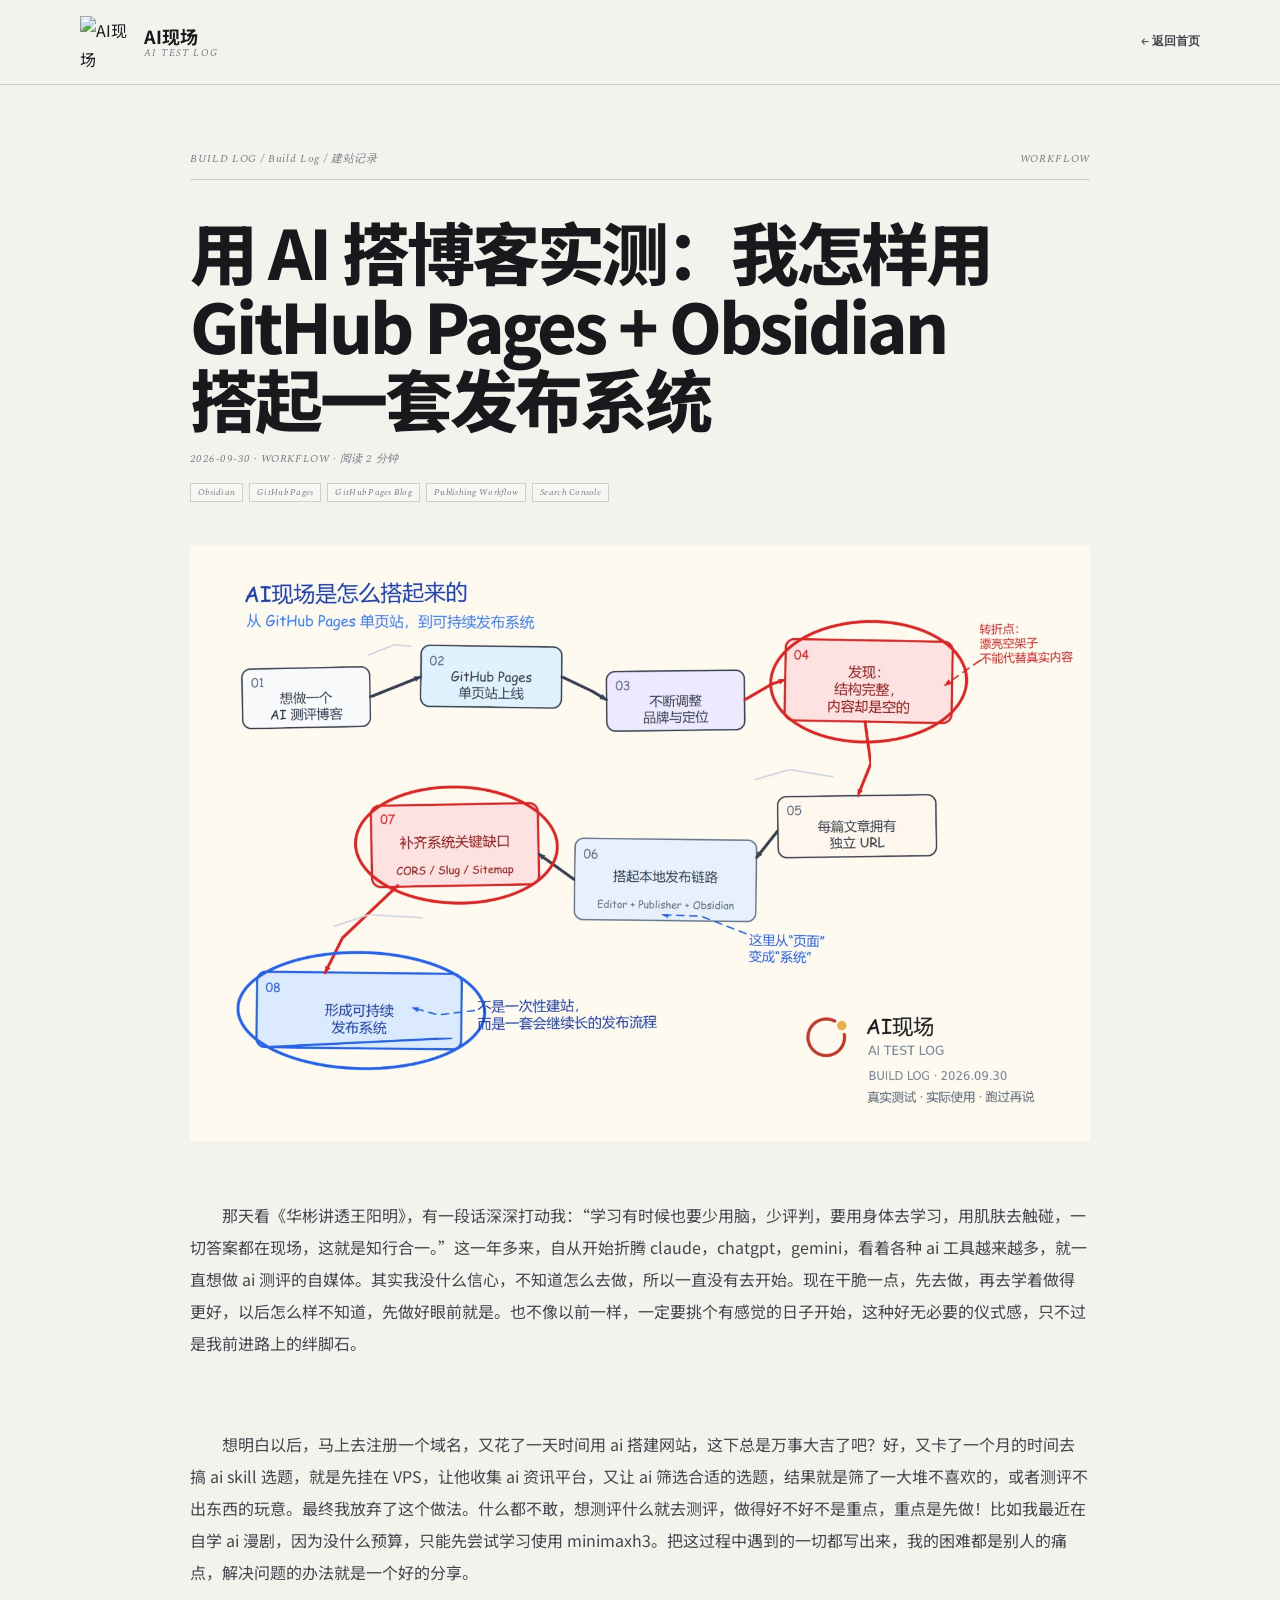
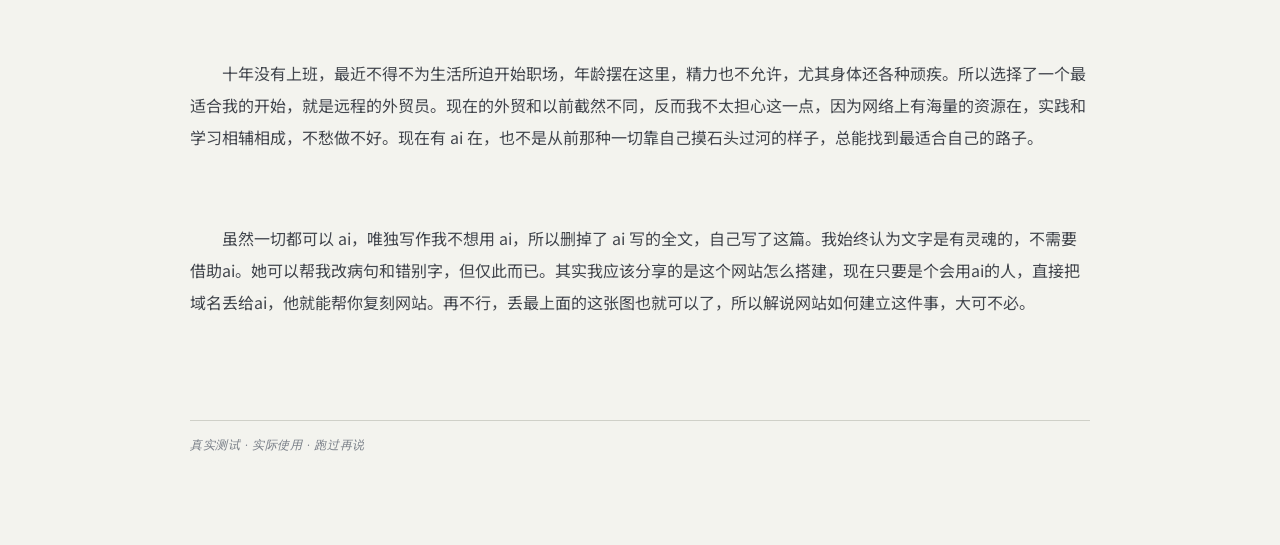
==== posts/obsidian-github-pages-blog-workflow/index.html @ ceaee88a "Publish article: 用 AI 搭博客实测：我怎样用 GitHub Pages + Obsidian 搭起一套发布系统" ====
<!DOCTYPE html>
<html lang="zh-CN">
<head>
<meta charset="UTF-8"><meta name="viewport" content="width=device-width, initial-scale=1.0">
<meta name="description" content="那天看《华彬讲透王阳明》，有一段话深深打动我：“学习有时候也要少用脑，少评判，要用身体去学习，用肌肤去触碰，一切答案都在现场，这就是知行合一。”这一年多来，自从开始折腾 claude，chatgpt，gemini，看着各种 ai 工具越来越多，就一直想做 ai 测评的自媒体。其实我没什么信心，不知道…">
<meta name="editor-post-id" content="p1786719108575">
<link rel="canonical" href="https://aitestlog.com/posts/obsidian-github-pages-blog-workflow/"><title>用 AI 搭博客实测：我怎样用 GitHub Pages + Obsidian 搭起一套发布系统｜AI现场</title>
<meta property="og:url" content="https://aitestlog.com/posts/obsidian-github-pages-blog-workflow/">
<meta property="og:title" content="用 AI 搭博客实测：我怎样用 GitHub Pages + Obsidian 搭起一套发布系统｜AI现场">
<meta property="og:description" content="那天看《华彬讲透王阳明》，有一段话深深打动我：“学习有时候也要少用脑，少评判，要用身体去学习，用肌肤去触碰，一切答案都在现场，这就是知行合一。”这一年多来，自从开始折腾 claude，chatgpt，gemini，看着各种 ai 工具越来越多，就一直想做 ai 测评的自媒体。其实我没什么信心，不知道…">
<meta name="twitter:url" content="https://aitestlog.com/posts/obsidian-github-pages-blog-workflow/">
<link rel="icon" type="image/png" href="/assets/brand/logo-icon-1024.png">
<link rel="preconnect" href="https://fonts.googleapis.com"><link rel="preconnect" href="https://fonts.gstatic.com" crossorigin>
<link href="https://fonts.googleapis.com/css2?family=Noto+Sans+SC:wght@300;400;500;600;700;800&family=Spectral:ital,wght@0,400;0,600;1,400;1,600&display=swap" rel="stylesheet">
<link rel="stylesheet" href="/styles.css"><link rel="stylesheet" href="/categories.css"><link rel="stylesheet" href="/refinements.css"><link rel="stylesheet" href="/article.css">
</head>
<body>
<header class="article-top"><div class="wrap article-top-inner">
<a class="article-brand" href="/"><img src="/assets/brand/logo-horizontal-transparent.png" alt="AI现场"><span><b>AI现场</b><small>AI TEST LOG</small></span></a>
<a class="article-home" href="/">← 返回首页</a></div></header>
<main class="article-page wrap theme-buildlog cat-workflow" data-post-id="p1786719108575">
<div class="article-taxonomy"><span>BUILD LOG / Build Log / 建站记录</span><span>WORKFLOW</span></div>
<h1>用 AI 搭博客实测：我怎样用 GitHub Pages + Obsidian 搭起一套发布系统</h1><p class="article-meta">2026-09-30 · WORKFLOW · 阅读 2 分钟</p><div class="post-tags"><span class="post-tag">Obsidian</span><span class="post-tag">GitHub Pages</span><span class="post-tag">GitHub Pages Blog</span><span class="post-tag">Publishing Workflow</span><span class="post-tag">Search Console</span></div>
<article class="article-body content"><p><figure class="article-figure"><img src="/assets/posts/obsidian-github-pages-blog-workflow/image-01.jpg" alt="xiaohongshu_ai现场_最终可用.png"></figure><p><br></p></p><p>　　那天看《华彬讲透王阳明》，有一段话深深打动我：“学习有时候也要少用脑，少评判，要用身体去学习，用肌肤去触碰，一切答案都在现场，这就是知行合一。”这一年多来，自从开始折腾 claude，chatgpt，gemini，看着各种 ai 工具越来越多，就一直想做 ai 测评的自媒体。其实我没什么信心，不知道怎么去做，所以一直没有去开始。现在干脆一点，先去做，再去学着做得更好，以后怎么样不知道，先做好眼前就是。也不像以前一样，一定要挑个有感觉的日子开始，这种好无必要的仪式感，只不过是我前进路上的绊脚石。</p><p><br></p><p>　　想明白以后，马上去注册一个域名，又花了一天时间用 ai 搭建网站，这下总是万事大吉了吧？好，又卡了一个月的时间去搞 ai skill 选题，就是先挂在 VPS，让他收集 ai 资讯平台，又让 ai 筛选合适的选题，结果就是筛了一大堆不喜欢的，或者测评不出东西的玩意。最终我放弃了这个做法。什么都不敢，想测评什么就去测评，做得好不好不是重点，重点是先做！比如我最近在自学 ai 漫剧，因为没什么预算，只能先尝试学习使用 minimaxh3。把这过程中遇到的一切都写出来，我的困难都是别人的痛点，解决问题的办法就是一个好的分享。</p><p><br></p><p>　　十年没有上班，最近不得不为生活所迫开始职场，年龄摆在这里，精力也不允许，尤其身体还各种顽疾。所以选择了一个最适合我的开始，就是远程的外贸员。现在的外贸和以前截然不同，反而我不太担心这一点，因为网络上有海量的资源在，实践和学习相辅相成，不愁做不好。现在有 ai 在，也不是从前那种一切靠自己摸石头过河的样子，总能找到最适合自己的路子。</p><p><br></p><p>　　虽然一切都可以 ai，唯独写作我不想用 ai，所以删掉了 ai 写的全文，自己写了这篇。我始终认为文字是有灵魂的，不需要借助ai。她可以帮我改病句和错别字，但仅此而已。其实我应该分享的是这个网站怎么搭建，现在只要是个会用ai的人，直接把域名丢给ai，他就能帮你复刻网站。再不行，丢最上面的这张图也就可以了，所以解说网站如何建立这件事，大可不必。</p><br><p></p></article>
<footer class="article-end">真实测试 · 实际使用 · 跑过再说</footer>
</main></body></html>
---- styles.css ----
:root {
  --bg: #f3f3ee;
  --paper: #fafaf6;
  --paper-2: #ecece5;
  --ink: #17191c;
  --ink-2: #42464d;
  --ink-3: #777d86;
  --rule: #cfd0c8;
  --ai: #315cff;
  --ai-soft: #e9edff;
  --biz: #9a5b38;
  --biz-soft: #efe3da;
  --biz-rule: #c9c0b8;
}

* { box-sizing: border-box; margin: 0; padding: 0; }
html { scroll-behavior: smooth; }
body {
  background: var(--bg);
  color: var(--ink);
  font-family: "Noto Sans SC", "Source Han Sans SC", "Microsoft YaHei", sans-serif;
  line-height: 1.8;
  -webkit-font-smoothing: antialiased;
  text-rendering: optimizeLegibility;
}
a { color: inherit; }
.wrap { width: min(1120px, calc(100% - 48px)); margin-inline: auto; }

.brand-en, .issue, .nav a, .spectral-label, .tag, .eyebrow, .note-label,
.note-block strong, .kicker, .index-no, .meta, .section-label span:first-child,
.quote-small, .tracing-card blockquote, .panel-head, dt, .business-meta,
.business-strip span, .appendix-title, .appendix-label, .appendix-fine,
.footer-label, .footer-fine {
  font-family: "Spectral", Georgia, serif;
}

.masthead {
  position: sticky;
  top: 0;
  z-index: 50;
  background: rgba(243, 243, 238, .96);
  border-bottom: 1px solid var(--rule);
  backdrop-filter: blur(10px);
}
.masthead-inner {
  min-height: 56px;
  display: grid;
  grid-template-columns: 1fr auto 1fr;
  align-items: center;
  gap: 24px;
}
.brand {
  display: inline-flex;
  align-items: baseline;
  gap: 10px;
  text-decoration: none;
  min-width: 0;
}
.brand-en {
  font-size: 12px;
  font-weight: 600;
  letter-spacing: .12em;
  text-transform: uppercase;
  white-space: nowrap;
}
.brand-cn { font-size: 11px; color: var(--ink-3); white-space: nowrap; }
.issue {
  color: var(--ink-3);
  font-size: 10px;
  letter-spacing: .12em;
  text-transform: uppercase;
}
.nav { display: flex; justify-content: flex-end; gap: 22px; }
.nav a {
  color: var(--ink-2);
  font-size: 10px;
  font-weight: 600;
  letter-spacing: .12em;
  text-transform: uppercase;
  text-decoration: none;
}
.nav a:hover { color: var(--ai); }

.cover {
  padding: 72px 0 54px;
  border-bottom: 2px solid var(--ink);
}
.cover-meta {
  display: flex;
  align-items: center;
  gap: 14px;
  color: var(--ink-3);
  font-size: 10px;
  letter-spacing: .14em;
  text-transform: uppercase;
}
.cover-meta .rule { flex: 1; height: 1px; background: var(--rule); }
.tag { border: 1px solid var(--rule); padding: 3px 9px; }
.tag-ai { color: var(--ai); }
.cover-grid {
  display: grid;
  grid-template-columns: minmax(0, 1.68fr) minmax(245px, .72fr);
  gap: 66px;
  align-items: end;
  margin-top: 58px;
}
.eyebrow {
  color: var(--ai);
  font-size: 11px;
  font-style: italic;
  font-weight: 600;
  letter-spacing: .08em;
  text-transform: uppercase;
  margin-bottom: 18px;
}
.cover h1 {
  font-size: clamp(54px, 8vw, 96px);
  line-height: .98;
  letter-spacing: -.055em;
  font-weight: 900;
}
.dek {
  max-width: 650px;
  margin-top: 28px;
  padding-left: 18px;
  border-left: 3px solid var(--ai);
  color: var(--ink-2);
  font-size: 15px;
  font-weight: 300;
  line-height: 1.85;
}
.cover-note {
  position: relative;
  border-top: 2px solid var(--ink);
  padding: 17px 0 58px;
}
.note-label {
  color: var(--ink-3);
  font-size: 10px;
  font-style: italic;
  letter-spacing: .1em;
  text-transform: uppercase;
  margin-bottom: 16px;
}
.note-block + .note-block { margin-top: 14px; }
.note-block strong {
  display: block;
  font-size: 11px;
  letter-spacing: .12em;
  text-transform: uppercase;
  margin-bottom: 2px;
}
.note-block p { color: var(--ink-2); font-size: 12px; line-height: 1.65; }
.stamp {
  position: absolute;
  right: 0;
  bottom: 0;
  font-family: "Noto Sans SC", sans-serif;
  font-size: 46px;
  line-height: 1;
  font-weight: 900;
  color: var(--ai);
  opacity: .18;
}

.section-label {
  display: flex;
  align-items: center;
  gap: 14px;
  padding: 15px 0;
  border-bottom: 1px solid var(--rule);
  color: var(--ink-3);
  font-size: 10px;
  letter-spacing: .08em;
}
.section-label span:first-child {
  color: var(--ink);
  font-size: 11px;
  font-weight: 600;
  letter-spacing: .12em;
  text-transform: uppercase;
}
.section-label span:first-child::after {
  content: "";
  display: inline-block;
  width: 42px;
  height: 1px;
  background: var(--rule);
  margin-left: 14px;
  vertical-align: middle;
}

.editorial { padding: 54px 0 8px; }
.editorial-grid {
  display: grid;
  grid-template-columns: minmax(0, 1.35fr) minmax(280px, .65fr);
  gap: 56px;
  padding: 40px 0 48px;
}
.kicker {
  display: inline-block;
  padding: 2px 7px 1px;
  border: 1px solid currentColor;
  font-size: 10px;
  font-style: italic;
  font-weight: 600;
  letter-spacing: .06em;
  text-transform: uppercase;
}
.kicker.ai { color: var(--ai); }
.kicker.biz { color: var(--biz); }
.editorial-copy h2 {
  margin: 17px 0 11px;
  font-size: clamp(36px, 5vw, 58px);
  line-height: 1.06;
  letter-spacing: -.04em;
  font-weight: 800;
}
.editorial-copy > p { color: var(--ink-2); max-width: 62ch; font-size: 15px; }
.verdict-panel {
  background: var(--paper);
  border: 1px solid var(--rule);
  border-top: 3px solid var(--ai);
  padding: 26px;
}
.panel-head {
  color: var(--ink-3);
  font-size: 10px;
  font-style: italic;
  letter-spacing: .08em;
  text-transform: uppercase;
  margin-bottom: 15px;
}
.verdict { font-size: 23px; line-height: 1.45; font-weight: 700; margin-bottom: 23px; }
dl div {
  display: grid;
  grid-template-columns: 82px 1fr;
  gap: 16px;
  padding: 9px 0;
  border-top: 1px solid var(--rule);
}
dt, dd { font-size: 10px; }
dt { color: var(--ink-3); font-style: italic; letter-spacing: .06em; }
dd { color: var(--ink-2); font-family: "Noto Sans SC", sans-serif; }

.quote-section { padding: 22px 0 62px; }
.tracing-card {
  position: relative;
  background: rgba(255,255,255,.48);
  border: 1px solid var(--rule);
  padding: 34px 46px 32px;
  transform: rotate(-.22deg);
  box-shadow: 2px 4px 14px rgba(0,0,0,.035);
}
.tracing-card::after {
  content: "";
  position: absolute;
  right: 0;
  top: 0;
  width: 24px;
  height: 24px;
  border-left: 1px solid var(--rule);
  border-bottom: 1px solid var(--rule);
  background: var(--bg);
}
.quote-small {
  text-align: center;
  color: var(--ink-3);
  font-size: 10px;
  font-style: italic;
  letter-spacing: .08em;
  text-transform: uppercase;
}
.tracing-card blockquote {
  margin: 8px 0 3px;
  text-align: center;
  color: var(--ink);
  font-size: clamp(38px, 5vw, 58px);
  font-style: italic;
  font-weight: 600;
  line-height: 1.12;
}
.tracing-card p { text-align: center; color: var(--ink-2); font-size: 12px; }

.latest-head { padding-top: 2px; }
.section-intro { padding: 15px 0 4px; color: var(--ink-3); font-size: 12px; }
.posts { padding-bottom: 70px; }
.post {
  --post-accent: var(--ai);
  display: grid;
  grid-template-columns: minmax(245px, .72fr) minmax(0, 1.28fr);
  gap: 56px;
  padding: 46px 0;
  border-top: 2px solid var(--post-accent);
  border-bottom: 1px solid var(--rule);
}
.post + .post { border-top-width: 1px; }
.post-business { --post-accent: var(--biz); }
.post-topline { display: flex; justify-content: space-between; align-items: center; gap: 16px; }
.index-no {
  color: var(--ink-3);
  font-size: 10px;
  font-style: italic;
  letter-spacing: .06em;
}
.post h2 {
  margin: 17px 0 9px;
  font-size: clamp(28px, 3.2vw, 39px);
  line-height: 1.18;
  letter-spacing: -.035em;
  font-weight: 800;
}
.meta {
  color: var(--ink-3);
  font-size: 10px;
  font-style: italic;
  letter-spacing: .045em;
}
.content { color: var(--ink-2); min-width: 0; }
.content p, .content li { font-size: 15px; }
.content p + p { margin-top: 1.15em; }
.content ul, .content ol { margin: 14px 0 0 1.25em; }
.content h3 { margin: 1.65em 0 .65em; color: var(--ink); font-size: 20px; }
.content blockquote {
  margin: 1.5em 0;
  padding: 4px 0 4px 18px;
  border-left: 3px solid var(--post-accent);
  color: var(--ink);
  font-weight: 500;
}
.content pre {
  margin: 18px 0;
  padding: 16px 18px;
  overflow-x: auto;
  background: #1e2023;
  color: #e8e8e3;
  border-radius: 0;
  font: 13px/1.7 ui-monospace, SFMono-Regular, Menlo, Consolas, monospace;
}
.content img, figure img { width: 100%; display: block; height: auto; margin: 20px 0 0; }
figure { margin-top: 20px; }
figcaption {
  border-top: 1px solid var(--rule);
  padding-top: 7px;
  margin-top: 7px;
  color: var(--ink-3);
  font: italic 11px/1.5 "Spectral", Georgia, serif;
}
.video-embed, .content .video-wrap {
  position: relative;
  padding-top: 56.25%;
  margin-top: 20px;
  background: #111;
  overflow: hidden;
}
.video-embed iframe, .content .video-wrap iframe { position: absolute; inset: 0; width: 100%; height: 100%; border: 0; }

.mini-grid {
  display: grid;
  grid-template-columns: repeat(2, 1fr);
  border-top: 1px solid var(--rule);
  border-left: 1px solid var(--rule);
  margin-top: 22px;
}
.mini-grid > div { padding: 14px 16px; border-right: 1px solid var(--rule); border-bottom: 1px solid var(--rule); }
.mini-grid span { color: var(--ai); font: italic 10px "Spectral", serif; }
.mini-grid strong { display: block; color: var(--ink); font-size: 13px; margin: 3px 0; }
.mini-grid p { color: var(--ink-3); font-size: 11.5px; }
.business-strip {
  display: flex;
  flex-wrap: wrap;
  gap: 0;
  margin-top: 22px;
  border-top: 1px solid var(--biz-rule);
  border-left: 1px solid var(--biz-rule);
}
.business-strip span {
  padding: 7px 10px 6px;
  border-right: 1px solid var(--biz-rule);
  border-bottom: 1px solid var(--biz-rule);
  color: var(--biz);
  font-size: 9px;
  font-style: italic;
  letter-spacing: .06em;
}

.business-band {
  background: #ece8e2;
  border-top: 1px solid var(--rule);
  border-bottom: 1px solid var(--rule);
  padding-bottom: 62px;
}
.business-label { border-bottom-color: var(--biz-rule); }
.business-grid {
  display: grid;
  grid-template-columns: repeat(3, 1fr);
  border: 1px solid var(--biz-rule);
  border-top: 3px solid var(--biz);
  margin-top: 34px;
}
.business-card { padding: 30px; min-height: 280px; }
.business-card + .business-card { border-left: 1px solid var(--biz-rule); }
.business-card h3 { font-size: 25px; line-height: 1.3; margin: 20px 0 13px; letter-spacing: -.025em; }
.business-card p { color: var(--ink-2); font-size: 13px; line-height: 1.8; }
.business-meta {
  margin-top: 24px;
  padding-top: 11px;
  border-top: 1px solid var(--biz-rule);
  color: var(--biz);
  font-size: 9px;
  font-style: italic;
  letter-spacing: .06em;
}

.about { padding: 62px 0 74px; }
.tracing-appendix {
  position: relative;
  background: rgba(255,255,255,.47);
  border: 1px solid var(--rule);
  padding: 34px 42px 28px;
  transform: rotate(-.28deg);
  box-shadow: 2px 5px 15px rgba(0,0,0,.025);
}
.tracing-appendix::before {
  content: "APPENDIX · ABOUT";
  position: absolute;
  left: 18px;
  top: -10px;
  background: var(--bg);
  padding: 0 8px;
  color: var(--ink-3);
  font: italic 10px "Spectral", Georgia, serif;
  letter-spacing: .08em;
}
.appendix-inner { transform: rotate(.28deg); }
.appendix-title {
  font-size: 35px;
  line-height: 1;
  font-style: italic;
  font-weight: 600;
  margin-bottom: 23px;
}
.appendix-grid { display: grid; grid-template-columns: 1fr 1fr; gap: 38px; }
.appendix-label {
  color: var(--ink-3);
  border-bottom: 1px dashed var(--rule);
  padding-bottom: 4px;
  margin-bottom: 8px;
  font-size: 10px;
  font-style: italic;
  letter-spacing: .08em;
}
.tracing-appendix p { color: var(--ink-2); font-size: 12.5px; }
.appendix-fine {
  margin-top: 24px;
  padding-top: 10px;
  border-top: 1px solid var(--rule);
  color: var(--ink-3);
  font-size: 9px;
  font-style: italic;
  letter-spacing: .07em;
}

.footer { background: #17191c; color: #d7d9d3; padding: 46px 0 25px; }
.footer-grid { display: grid; grid-template-columns: repeat(3, 1fr); gap: 32px; }
.footer-label { color: #80858c; font-size: 9px; font-style: italic; letter-spacing: .08em; }
.footer p { font-size: 12px; margin-top: 4px; }
.footer-fine {
  border-top: 1px solid #34373b;
  margin-top: 28px;
  padding-top: 14px;
  color: #666c74;
  font-size: 9px;
  font-style: italic;
  letter-spacing: .07em;
}

@media (max-width: 900px) {
  .masthead-inner { grid-template-columns: 1fr auto; }
  .issue { display: none; }
  .cover-grid, .editorial-grid, .post { grid-template-columns: 1fr; gap: 30px; }
  .business-grid { grid-template-columns: 1fr; }
  .business-card + .business-card { border-left: 0; border-top: 1px solid var(--biz-rule); }
}

@media (max-width: 600px) {
  .wrap { width: min(100% - 30px, 1120px); }
  .masthead-inner { min-height: 52px; gap: 10px; }
  .brand-cn { display: none; }
  .brand-en { font-size: 10px; }
  .nav { gap: 10px; }
  .nav a { font-size: 8px; }
  .cover { padding-top: 45px; }
  .cover-meta .spectral-label { display: none; }
  .cover-grid { margin-top: 35px; }
  .cover h1 { font-size: clamp(48px, 15vw, 72px); }
  .dek { font-size: 14px; }
  .editorial-grid { padding-top: 32px; }
  .verdict-panel { padding: 22px; }
  .tracing-card, .tracing-appendix { padding: 27px 22px; }
  .tracing-card blockquote { font-size: clamp(34px, 11vw, 48px); }
  .post { padding: 36px 0; }
  .mini-grid, .appendix-grid, .footer-grid { grid-template-columns: 1fr; }
  .business-card { min-height: 0; }
}
---- categories.css ----
:root {
  --cat-models: #315cff;
  --cat-agents: #6658c9;
  --cat-skills: #377565;
  --cat-media: #ae4f5b;
  --cat-workflow: #8b6b34;
  --cat-productivity: #607080;

  --theme-commerce: #315cff;
  --theme-drama: #ae4f5b;
  --theme-radar: #377565;
}

.cat-models { --cat: var(--cat-models); }
.cat-agents { --cat: var(--cat-agents); }
.cat-skills { --cat: var(--cat-skills); }
.cat-media { --cat: var(--cat-media); }
.cat-workflow { --cat: var(--cat-workflow); }
.cat-productivity { --cat: var(--cat-productivity); }

.kicker.cat-models,
.kicker.cat-agents,
.kicker.cat-skills,
.kicker.cat-media,
.kicker.cat-workflow,
.kicker.cat-productivity { color: var(--cat); }

/* ---- Primary editorial themes ---- */
.themes { padding: 8px 0 68px; }
.theme-grid {
  display: grid;
  grid-template-columns: repeat(3, 1fr);
  margin-top: 34px;
  border-top: 1px solid var(--rule);
  border-left: 1px solid var(--rule);
}
.theme-card {
  --theme: var(--ai);
  position: relative;
  min-height: 285px;
  padding: 32px 30px 30px;
  border-right: 1px solid var(--rule);
  border-bottom: 1px solid var(--rule);
  background: rgba(255,255,255,.22);
  scroll-margin-top: 140px;
}
.theme-card::before {
  content: "";
  position: absolute;
  left: -1px;
  right: -1px;
  top: -1px;
  height: 4px;
  background: var(--theme);
}
.theme-commerce { --theme: var(--theme-commerce); }
.theme-drama { --theme: var(--theme-drama); }
.theme-radar { --theme: var(--theme-radar); }
.theme-code {
  color: var(--theme);
  font: italic 11px/1.3 "Spectral", Georgia, serif;
  letter-spacing: .09em;
}
.theme-card h3 {
  margin: 22px 0 13px;
  font-size: 30px;
  line-height: 1.18;
  letter-spacing: -.03em;
}
.theme-card p {
  color: var(--ink-2);
  font-size: 14px;
  line-height: 1.85;
}
.theme-examples {
  position: absolute;
  left: 30px;
  right: 30px;
  bottom: 26px;
  padding-top: 10px;
  border-top: 1px solid var(--rule);
  color: var(--ink-3);
  font: italic 9px/1.5 "Spectral", Georgia, serif;
  letter-spacing: .045em;
}

/* ---- Secondary type index ---- */
.categories { padding: 8px 0 66px; }
.type-index { padding-top: 0; }
.category-grid {
  display: grid;
  grid-template-columns: repeat(3, 1fr);
  margin-top: 34px;
  border-top: 1px solid var(--rule);
  border-left: 1px solid var(--rule);
}
.category-card {
  position: relative;
  min-height: 245px;
  padding: 28px 28px 25px;
  border-right: 1px solid var(--rule);
  border-bottom: 1px solid var(--rule);
  background: rgba(255,255,255,.18);
}
.category-card::before {
  content: "";
  position: absolute;
  left: -1px;
  right: -1px;
  top: -1px;
  height: 3px;
  background: var(--cat);
}
.category-code {
  color: var(--cat);
  font: italic 10px/1.3 "Spectral", Georgia, serif;
  letter-spacing: .08em;
}
.category-card h3 {
  margin: 22px 0 10px;
  font-size: 27px;
  line-height: 1.2;
  letter-spacing: -.025em;
}
.category-card p {
  color: var(--ink-2);
  font-size: 13px;
  line-height: 1.75;
}
.category-examples {
  position: absolute;
  left: 28px;
  right: 28px;
  bottom: 24px;
  padding-top: 9px;
  border-top: 1px solid var(--rule);
  color: var(--ink-3);
  font: italic 9px/1.5 "Spectral", Georgia, serif;
  letter-spacing: .035em;
}

.post.cat-models,
.post.cat-agents,
.post.cat-skills,
.post.cat-media,
.post.cat-workflow,
.post.cat-productivity { --post-accent: var(--cat); }

.post-tags {
  display: flex;
  flex-wrap: wrap;
  gap: 6px;
  margin-top: 13px;
}
.post-tag {
  padding: 2px 7px 1px;
  border: 1px solid var(--rule);
  color: var(--ink-3);
  font: italic 9px/1.5 "Spectral", Georgia, serif;
  letter-spacing: .03em;
}
.post-category {
  color: var(--cat);
  font: italic 10px/1.4 "Spectral", Georgia, serif;
  letter-spacing: .06em;
  text-transform: uppercase;
}

@media (max-width: 900px) {
  .theme-grid,
  .category-grid { grid-template-columns: repeat(2, 1fr); }
}

@media (max-width: 600px) {
  .theme-grid,
  .category-grid { grid-template-columns: 1fr; }
  .theme-card { min-height: 245px; }
  .category-card { min-height: 220px; }
}
---- refinements.css ----
/* Final visual refinements for AI现场 / AI Test Log */

/* ---- Header brand lockup: 2x emphasis ---- */
.masthead-inner {
  min-height: 120px;
}

.brand {
  display: inline-flex;
  align-items: center;
  gap: 22px;
  line-height: 1;
  text-decoration: none;
}

/* Render the official PNG directly. */
.brand-mark {
  display: block !important;
  width: 92px;
  height: 92px;
  flex: 0 0 92px;
  object-fit: contain;
}

.brand::before {
  display: none !important;
  content: none !important;
}

.brand-copy {
  display: flex;
  flex-direction: column;
  gap: 8px;
  min-width: 0;
}

.brand-copy .brand-cn {
  order: -1;
  color: var(--ink);
  font-size: 32px;
  line-height: 1;
  font-weight: 800;
  letter-spacing: .035em;
}

.brand-copy .brand-en {
  color: var(--ink-3);
  font-size: 18px;
  line-height: 1;
  font-weight: 600;
  letter-spacing: .16em;
}

.issue {
  transform: translateY(1px);
}

.nav {
  gap: 30px;
}

.nav a {
  font-size: 13px;
  font-weight: 700;
  letter-spacing: .06em;
}

/* ---- Hero ---- */
.cover {
  padding: 56px 0 40px;
}

.cover-grid {
  grid-template-columns: minmax(0, 1.22fr) 330px;
  gap: 74px;
  align-items: start;
  margin-top: 44px;
}

.cover h1 {
  max-width: 690px;
  font-size: clamp(38px, 3.8vw, 56px);
  line-height: 1.10;
  letter-spacing: -0.035em;
  font-weight: 800;
}

.eyebrow {
  margin-bottom: 20px;
}

.dek {
  max-width: 690px;
  margin-top: 24px;
  font-size: 15px;
  line-height: 1.95;
}

.cover-note {
  margin-top: 31px;
  padding-top: 17px;
  padding-bottom: 47px;
}

.cover-note .note-label {
  margin-bottom: 14px;
}

.cover-note .note-block + .note-block {
  margin-top: 12px;
}

.cover-note .note-block p {
  font-size: 12.5px;
  line-height: 1.68;
}

.stamp {
  opacity: .10;
  font-size: 40px;
}

.brand-tagline {
  margin-top: 16px;
  padding-left: 18px;
  color: var(--ink-3);
  font-family: "Spectral", Georgia, serif;
  font-size: 13px;
  font-style: italic;
  letter-spacing: .06em;
}

.brand-tagline strong {
  color: var(--ink);
  font-family: "Noto Sans SC", "Source Han Sans SC", sans-serif;
  font-style: normal;
  font-weight: 500;
  letter-spacing: .08em;
}

.editorial-copy h2 {
  margin: 16px 0 12px;
  font-size: clamp(27px, 2.9vw, 40px);
  line-height: 1.16;
  letter-spacing: -0.025em;
  font-weight: 800;
}

.tracing-card > p {
  font-size: 0;
}

.tracing-card > p::after {
  content: "先测，先跑，先记录，再下判断。";
  font-size: 12px;
  line-height: 1.6;
}

.post header {
  align-self: start;
}

.post-tags {
  margin-top: 12px;
}

.post-tag {
  background: rgba(255,255,255,.22);
}

@media (max-width: 1050px) {
  .masthead-inner {
    min-height: 90px;
  }

  .brand-mark {
    width: 64px;
    height: 64px;
    flex-basis: 64px;
  }

  .brand-copy .brand-cn {
    font-size: 22px;
  }

  .brand-copy .brand-en {
    font-size: 12px;
  }

  .nav {
    gap: 18px;
  }

  .nav a {
    font-size: 12px;
  }

  .cover-grid {
    grid-template-columns: 1fr;
    gap: 32px;
  }

  .cover-note {
    margin-top: 0;
    max-width: 520px;
  }

  .cover h1 {
    max-width: 720px;
    font-size: clamp(38px, 6vw, 52px);
  }
}

@media (max-width: 600px) {
  .masthead-inner {
    min-height: 64px;
  }

  .brand {
    gap: 10px;
  }

  .brand-mark {
    width: 42px;
    height: 42px;
    flex-basis: 42px;
  }

  .brand-copy {
    gap: 3px;
  }

  .brand-copy .brand-cn {
    font-size: 15px;
  }

  .brand-copy .brand-en {
    font-size: 8px;
    letter-spacing: .12em;
  }

  .nav {
    gap: 10px;
  }

  .nav a {
    font-size: 9px;
    letter-spacing: .03em;
  }

  .cover {
    padding: 40px 0 34px;
  }

  .cover-grid {
    margin-top: 30px;
  }

  .cover h1 {
    font-size: clamp(34px, 10vw, 46px);
    line-height: 1.10;
  }

  .editorial-copy h2 {
    font-size: clamp(25px, 8vw, 34px);
  }

  .dek {
    font-size: 14px;
    line-height: 1.85;
  }

  .brand-tagline {
    font-size: 12px;
    line-height: 1.8;
  }
}
---- article.css ----
/* Independent article pages for AI现场 */
.article-top{border-bottom:1px solid var(--rule);background:rgba(243,243,238,.97)}
.article-top-inner{min-height:84px;display:flex;align-items:center;justify-content:space-between;gap:24px}
.article-brand{display:inline-flex;align-items:center;gap:12px;text-decoration:none}
.article-brand img{width:52px;height:52px;display:block}
.article-brand span{display:flex;flex-direction:column;gap:3px}
.article-brand b{font-size:18px;line-height:1}
.article-brand small{font:italic 10px/1 "Spectral",Georgia,serif;color:var(--ink-3);letter-spacing:.14em}
.article-home{font:600 12px/1 "Spectral",Georgia,serif;color:var(--ink-2);text-decoration:none}
.article-page{max-width:900px;padding-top:66px;padding-bottom:90px}
.article-taxonomy{display:flex;justify-content:space-between;gap:18px;border-bottom:1px solid var(--rule);padding-bottom:13px;color:var(--ink-3);font:italic 11px/1.4 "Spectral",Georgia,serif;letter-spacing:.06em}
.article-page>h1{margin:34px 0 16px;max-width:820px;font-size:clamp(38px,5.8vw,68px);line-height:1.08;letter-spacing:-.045em;font-weight:800}
.article-meta{color:var(--ink-3);font:italic 11px/1.5 "Spectral",Georgia,serif;letter-spacing:.04em}
.article-page>.post-tags{margin-top:16px}
.article-body{margin-top:44px;font-size:16px;line-height:2}
.article-body p,.article-body li{font-size:16px;line-height:2}
.article-body h3{margin-top:2em;font-size:24px}
.article-body img{margin:28px auto 8px;max-width:100%}
.article-body blockquote{margin:2em 0;padding:8px 0 8px 20px;border-left:3px solid var(--ai);font-size:17px}
.article-body .video-wrap{position:relative;padding-top:56.25%;margin:30px 0;background:#111;overflow:hidden}
.article-body .video-wrap iframe{position:absolute;inset:0;width:100%;height:100%;border:0}
.article-end{margin-top:70px;padding-top:16px;border-top:1px solid var(--rule);color:var(--ink-3);font:italic 12px/1.5 "Spectral",Georgia,serif;letter-spacing:.06em}
.post-title-link{color:inherit;text-decoration:none}
.post-title-link:hover{text-decoration:underline;text-decoration-thickness:1px;text-underline-offset:5px}
.read-more-row{margin-top:18px!important}
.read-more{font:600 italic 12px/1.5 "Spectral",Georgia,serif;color:var(--post-accent);text-decoration:none}
.read-more:hover{text-decoration:underline}
@media(max-width:600px){.article-top-inner{min-height:68px}.article-brand img{width:42px;height:42px}.article-page{padding-top:40px}.article-page>h1{font-size:clamp(34px,11vw,48px)}.article-body{margin-top:32px}.article-body p,.article-body li{font-size:15px}.article-taxonomy{flex-direction:column;gap:5px}}
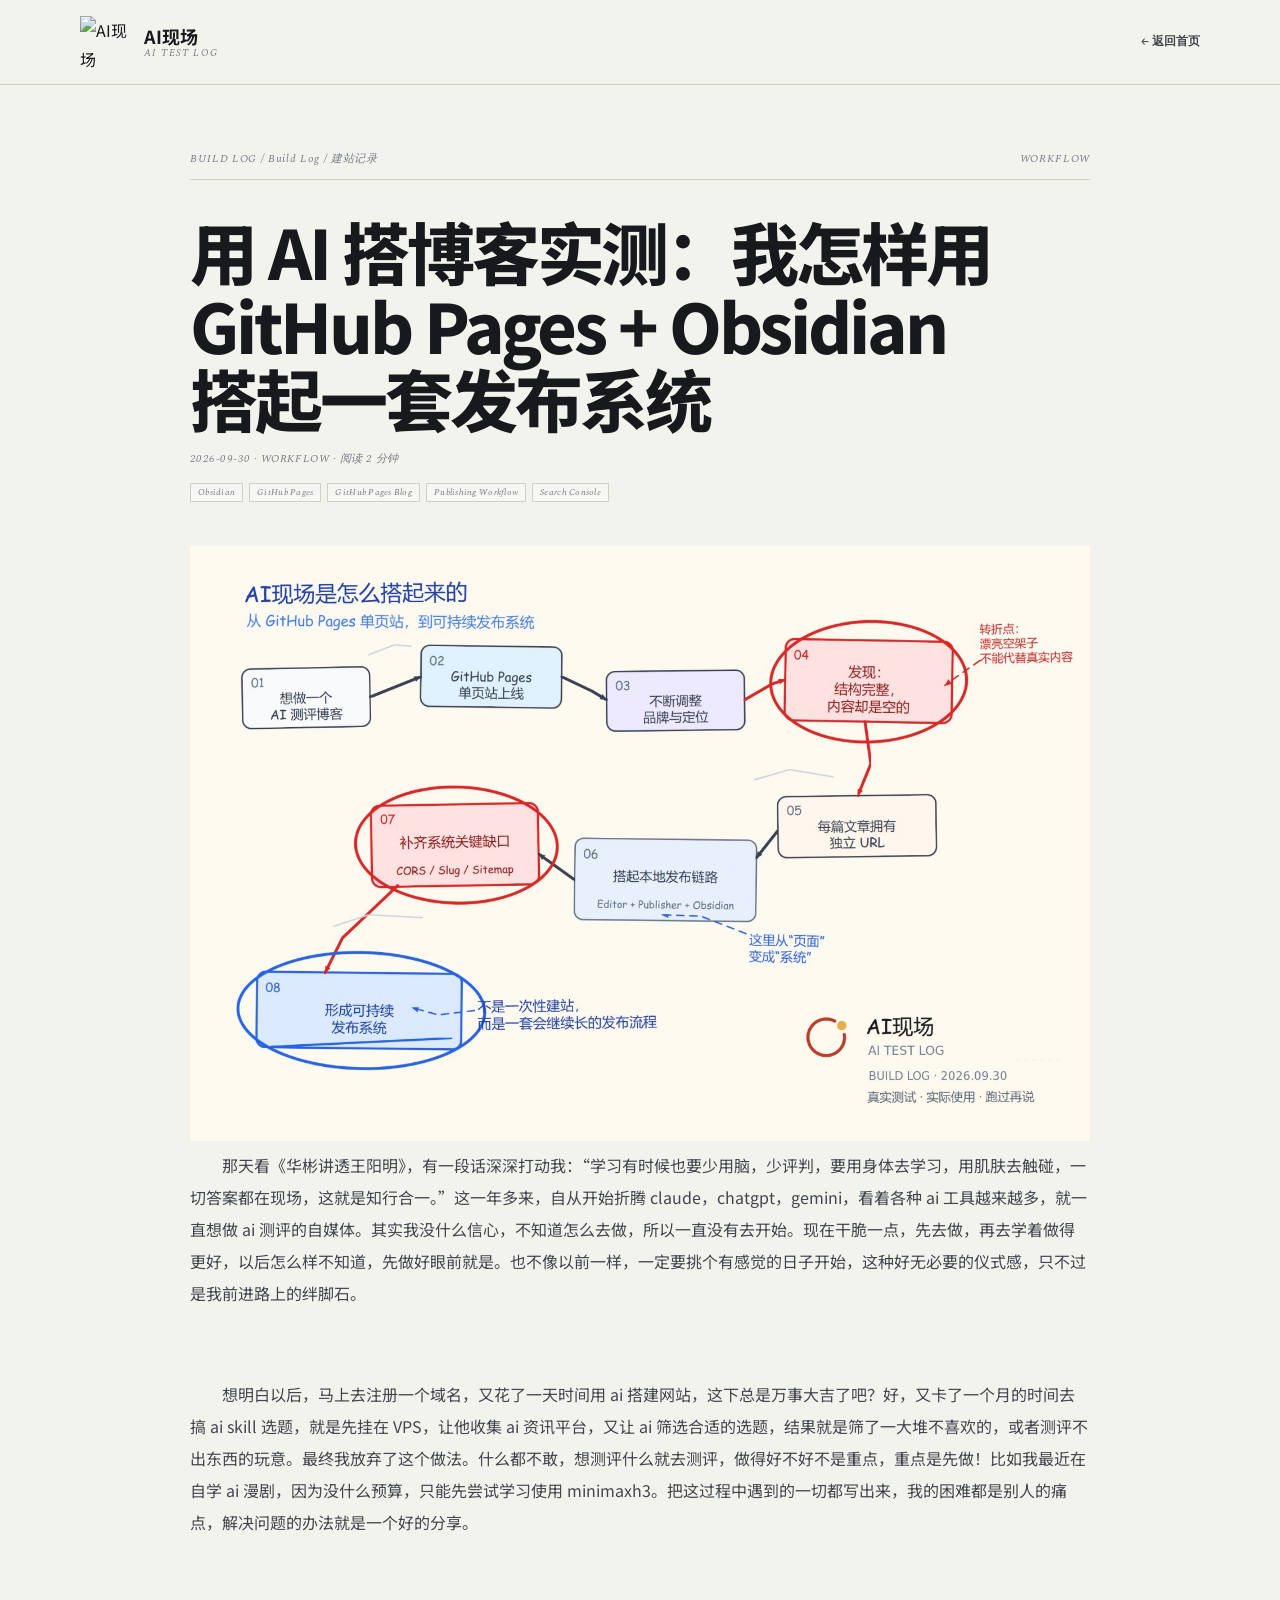
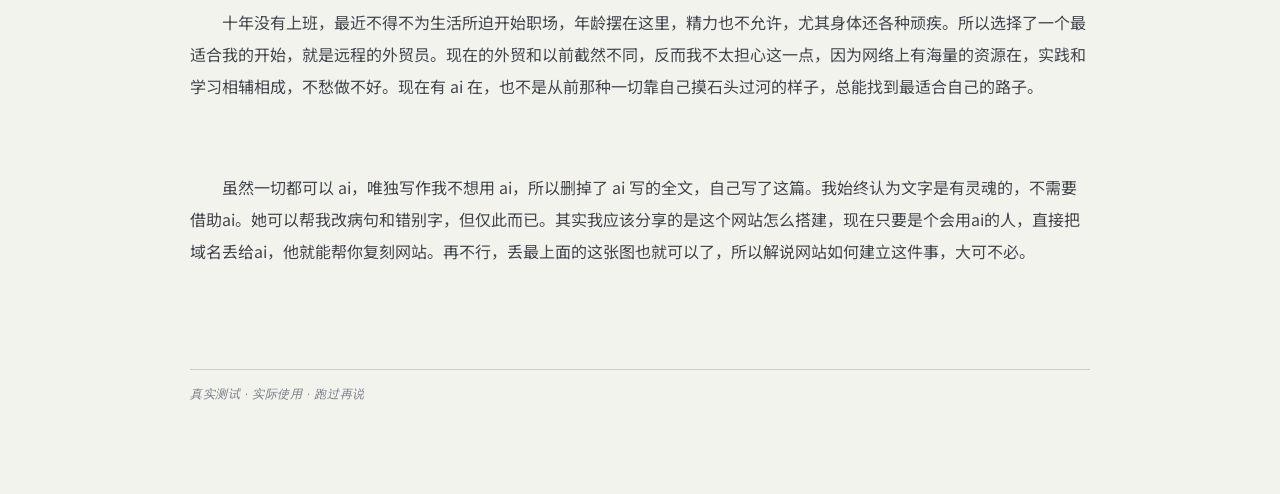
==== commit ff39da95: "Clean empty paragraphs and set descriptive alt on post image" ====
--- a/posts/obsidian-github-pages-blog-workflow/index.html
+++ b/posts/obsidian-github-pages-blog-workflow/index.html
@@ -21,6 +21,6 @@
 <main class="article-page wrap theme-buildlog cat-workflow" data-post-id="p1786719108575">
 <div class="article-taxonomy"><span>BUILD LOG / Build Log / 建站记录</span><span>WORKFLOW</span></div>
 <h1>用 AI 搭博客实测：我怎样用 GitHub Pages + Obsidian 搭起一套发布系统</h1><p class="article-meta">2026-09-30 · WORKFLOW · 阅读 2 分钟</p><div class="post-tags"><span class="post-tag">Obsidian</span><span class="post-tag">GitHub Pages</span><span class="post-tag">GitHub Pages Blog</span><span class="post-tag">Publishing Workflow</span><span class="post-tag">Search Console</span></div>
-<article class="article-body content"><p><figure class="article-figure"><img src="/assets/posts/obsidian-github-pages-blog-workflow/image-01.jpg" alt="xiaohongshu_ai现场_最终可用.png"></figure><p><br></p></p><p>　　那天看《华彬讲透王阳明》，有一段话深深打动我：“学习有时候也要少用脑，少评判，要用身体去学习，用肌肤去触碰，一切答案都在现场，这就是知行合一。”这一年多来，自从开始折腾 claude，chatgpt，gemini，看着各种 ai 工具越来越多，就一直想做 ai 测评的自媒体。其实我没什么信心，不知道怎么去做，所以一直没有去开始。现在干脆一点，先去做，再去学着做得更好，以后怎么样不知道，先做好眼前就是。也不像以前一样，一定要挑个有感觉的日子开始，这种好无必要的仪式感，只不过是我前进路上的绊脚石。</p><p><br></p><p>　　想明白以后，马上去注册一个域名，又花了一天时间用 ai 搭建网站，这下总是万事大吉了吧？好，又卡了一个月的时间去搞 ai skill 选题，就是先挂在 VPS，让他收集 ai 资讯平台，又让 ai 筛选合适的选题，结果就是筛了一大堆不喜欢的，或者测评不出东西的玩意。最终我放弃了这个做法。什么都不敢，想测评什么就去测评，做得好不好不是重点，重点是先做！比如我最近在自学 ai 漫剧，因为没什么预算，只能先尝试学习使用 minimaxh3。把这过程中遇到的一切都写出来，我的困难都是别人的痛点，解决问题的办法就是一个好的分享。</p><p><br></p><p>　　十年没有上班，最近不得不为生活所迫开始职场，年龄摆在这里，精力也不允许，尤其身体还各种顽疾。所以选择了一个最适合我的开始，就是远程的外贸员。现在的外贸和以前截然不同，反而我不太担心这一点，因为网络上有海量的资源在，实践和学习相辅相成，不愁做不好。现在有 ai 在，也不是从前那种一切靠自己摸石头过河的样子，总能找到最适合自己的路子。</p><p><br></p><p>　　虽然一切都可以 ai，唯独写作我不想用 ai，所以删掉了 ai 写的全文，自己写了这篇。我始终认为文字是有灵魂的，不需要借助ai。她可以帮我改病句和错别字，但仅此而已。其实我应该分享的是这个网站怎么搭建，现在只要是个会用ai的人，直接把域名丢给ai，他就能帮你复刻网站。再不行，丢最上面的这张图也就可以了，所以解说网站如何建立这件事，大可不必。</p><br><p></p></article>
+<article class="article-body content"><figure class="article-figure"><img src="/assets/posts/obsidian-github-pages-blog-workflow/image-01.jpg" alt="AI现场建站时间线：从 GitHub Pages 单页站到可持续发布系统的 8 个步骤"></figure><p>　　那天看《华彬讲透王阳明》，有一段话深深打动我：“学习有时候也要少用脑，少评判，要用身体去学习，用肌肤去触碰，一切答案都在现场，这就是知行合一。”这一年多来，自从开始折腾 claude，chatgpt，gemini，看着各种 ai 工具越来越多，就一直想做 ai 测评的自媒体。其实我没什么信心，不知道怎么去做，所以一直没有去开始。现在干脆一点，先去做，再去学着做得更好，以后怎么样不知道，先做好眼前就是。也不像以前一样，一定要挑个有感觉的日子开始，这种好无必要的仪式感，只不过是我前进路上的绊脚石。</p><p><br></p><p>　　想明白以后，马上去注册一个域名，又花了一天时间用 ai 搭建网站，这下总是万事大吉了吧？好，又卡了一个月的时间去搞 ai skill 选题，就是先挂在 VPS，让他收集 ai 资讯平台，又让 ai 筛选合适的选题，结果就是筛了一大堆不喜欢的，或者测评不出东西的玩意。最终我放弃了这个做法。什么都不敢，想测评什么就去测评，做得好不好不是重点，重点是先做！比如我最近在自学 ai 漫剧，因为没什么预算，只能先尝试学习使用 minimaxh3。把这过程中遇到的一切都写出来，我的困难都是别人的痛点，解决问题的办法就是一个好的分享。</p><p><br></p><p>　　十年没有上班，最近不得不为生活所迫开始职场，年龄摆在这里，精力也不允许，尤其身体还各种顽疾。所以选择了一个最适合我的开始，就是远程的外贸员。现在的外贸和以前截然不同，反而我不太担心这一点，因为网络上有海量的资源在，实践和学习相辅相成，不愁做不好。现在有 ai 在，也不是从前那种一切靠自己摸石头过河的样子，总能找到最适合自己的路子。</p><p><br></p><p>　　虽然一切都可以 ai，唯独写作我不想用 ai，所以删掉了 ai 写的全文，自己写了这篇。我始终认为文字是有灵魂的，不需要借助ai。她可以帮我改病句和错别字，但仅此而已。其实我应该分享的是这个网站怎么搭建，现在只要是个会用ai的人，直接把域名丢给ai，他就能帮你复刻网站。再不行，丢最上面的这张图也就可以了，所以解说网站如何建立这件事，大可不必。</p><br><p></p></article>
 <footer class="article-end">真实测试 · 实际使用 · 跑过再说</footer>
 </main></body></html>
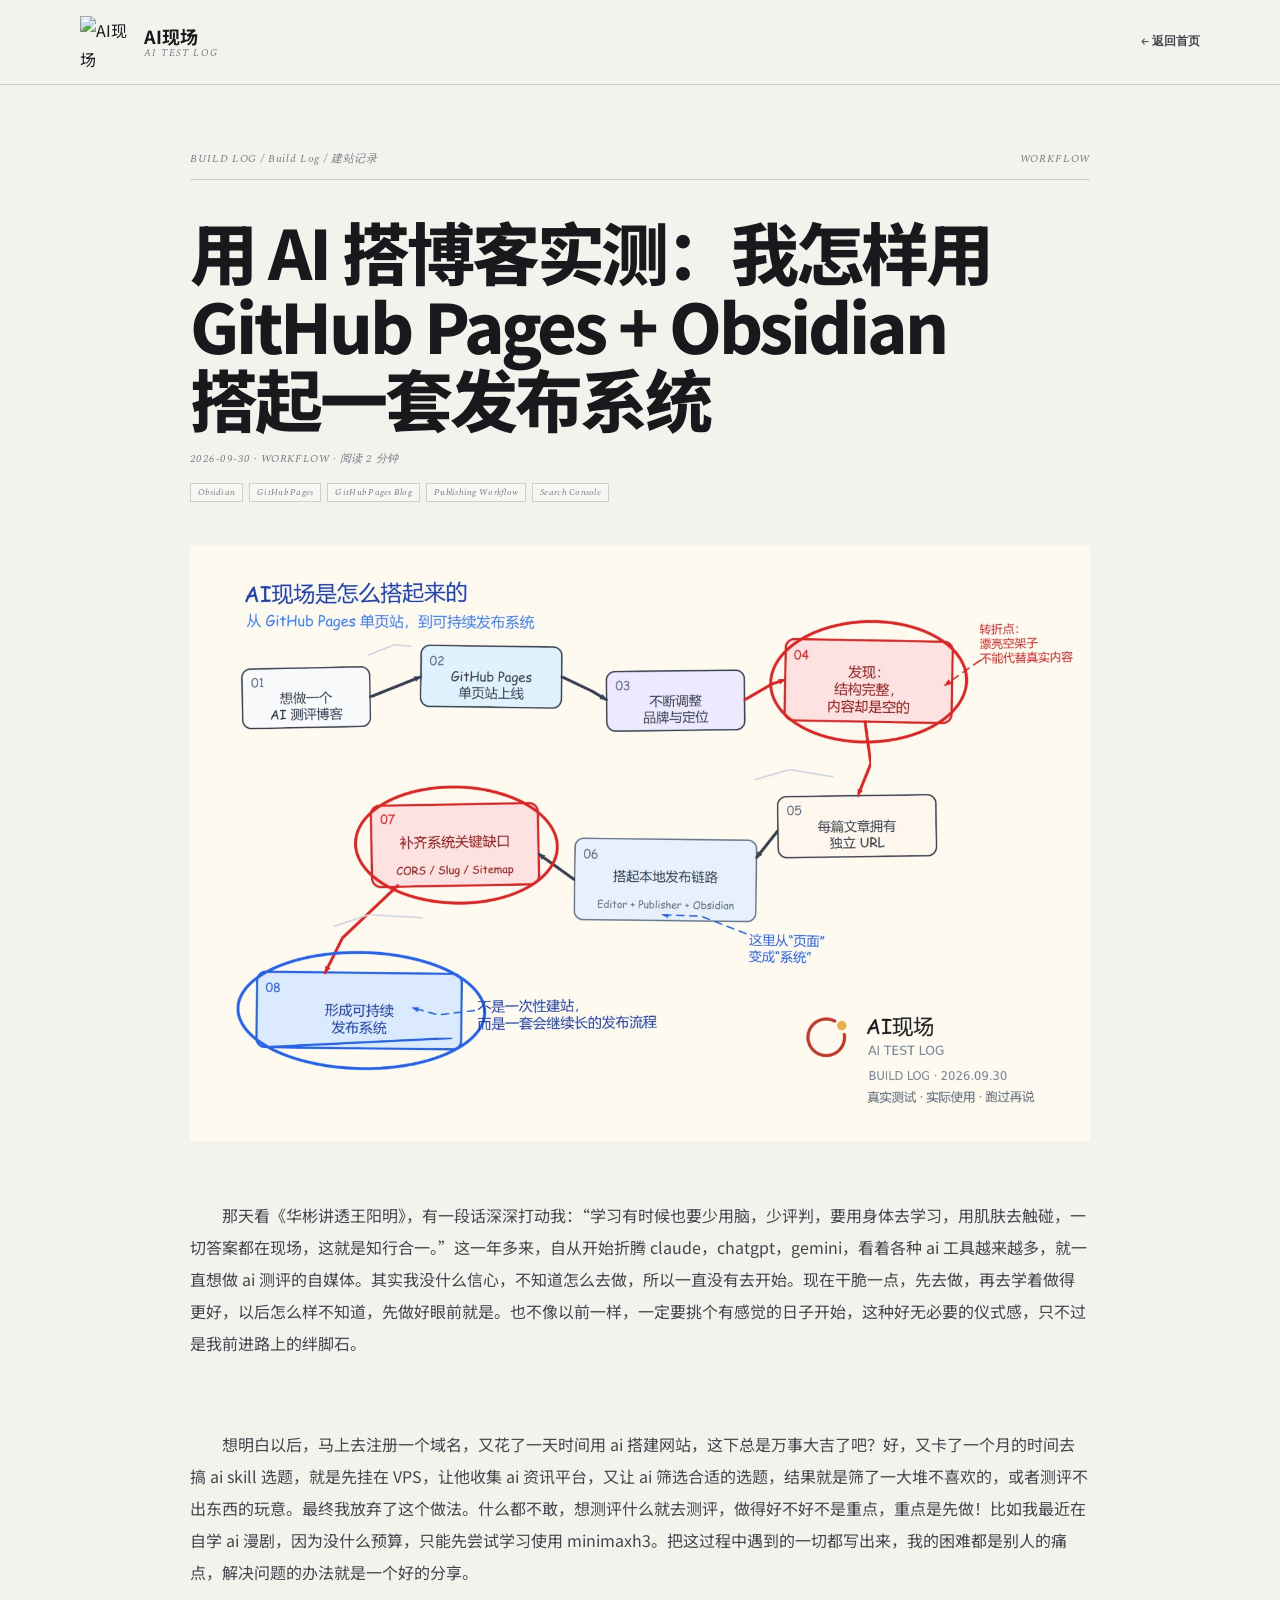
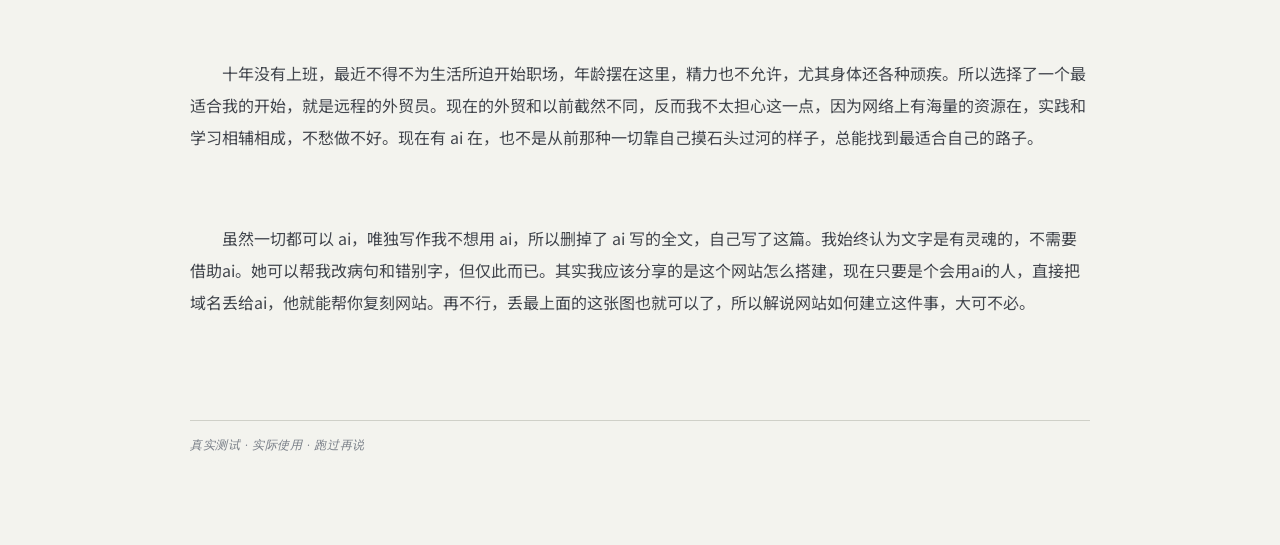
==== commit 1cde3e67: "Publish article: 用 AI 搭博客实测：我怎样用 GitHub Pages + Obsidian 搭起一套发布系统" ====
--- a/posts/obsidian-github-pages-blog-workflow/index.html
+++ b/posts/obsidian-github-pages-blog-workflow/index.html
@@ -21,6 +21,6 @@
 <main class="article-page wrap theme-buildlog cat-workflow" data-post-id="p1786719108575">
 <div class="article-taxonomy"><span>BUILD LOG / Build Log / 建站记录</span><span>WORKFLOW</span></div>
 <h1>用 AI 搭博客实测：我怎样用 GitHub Pages + Obsidian 搭起一套发布系统</h1><p class="article-meta">2026-09-30 · WORKFLOW · 阅读 2 分钟</p><div class="post-tags"><span class="post-tag">Obsidian</span><span class="post-tag">GitHub Pages</span><span class="post-tag">GitHub Pages Blog</span><span class="post-tag">Publishing Workflow</span><span class="post-tag">Search Console</span></div>
-<article class="article-body content"><figure class="article-figure"><img src="/assets/posts/obsidian-github-pages-blog-workflow/image-01.jpg" alt="AI现场建站时间线：从 GitHub Pages 单页站到可持续发布系统的 8 个步骤"></figure><p>　　那天看《华彬讲透王阳明》，有一段话深深打动我：“学习有时候也要少用脑，少评判，要用身体去学习，用肌肤去触碰，一切答案都在现场，这就是知行合一。”这一年多来，自从开始折腾 claude，chatgpt，gemini，看着各种 ai 工具越来越多，就一直想做 ai 测评的自媒体。其实我没什么信心，不知道怎么去做，所以一直没有去开始。现在干脆一点，先去做，再去学着做得更好，以后怎么样不知道，先做好眼前就是。也不像以前一样，一定要挑个有感觉的日子开始，这种好无必要的仪式感，只不过是我前进路上的绊脚石。</p><p><br></p><p>　　想明白以后，马上去注册一个域名，又花了一天时间用 ai 搭建网站，这下总是万事大吉了吧？好，又卡了一个月的时间去搞 ai skill 选题，就是先挂在 VPS，让他收集 ai 资讯平台，又让 ai 筛选合适的选题，结果就是筛了一大堆不喜欢的，或者测评不出东西的玩意。最终我放弃了这个做法。什么都不敢，想测评什么就去测评，做得好不好不是重点，重点是先做！比如我最近在自学 ai 漫剧，因为没什么预算，只能先尝试学习使用 minimaxh3。把这过程中遇到的一切都写出来，我的困难都是别人的痛点，解决问题的办法就是一个好的分享。</p><p><br></p><p>　　十年没有上班，最近不得不为生活所迫开始职场，年龄摆在这里，精力也不允许，尤其身体还各种顽疾。所以选择了一个最适合我的开始，就是远程的外贸员。现在的外贸和以前截然不同，反而我不太担心这一点，因为网络上有海量的资源在，实践和学习相辅相成，不愁做不好。现在有 ai 在，也不是从前那种一切靠自己摸石头过河的样子，总能找到最适合自己的路子。</p><p><br></p><p>　　虽然一切都可以 ai，唯独写作我不想用 ai，所以删掉了 ai 写的全文，自己写了这篇。我始终认为文字是有灵魂的，不需要借助ai。她可以帮我改病句和错别字，但仅此而已。其实我应该分享的是这个网站怎么搭建，现在只要是个会用ai的人，直接把域名丢给ai，他就能帮你复刻网站。再不行，丢最上面的这张图也就可以了，所以解说网站如何建立这件事，大可不必。</p><br><p></p></article>
+<article class="article-body content"><p></p><figure class="article-figure"><img src="/assets/posts/obsidian-github-pages-blog-workflow/image-01.jpg" alt="xiaohongshu_ai现场_最终可用.png"></figure><p><br></p><p></p><p>　　那天看《华彬讲透王阳明》，有一段话深深打动我：“学习有时候也要少用脑，少评判，要用身体去学习，用肌肤去触碰，一切答案都在现场，这就是知行合一。”这一年多来，自从开始折腾 claude，chatgpt，gemini，看着各种 ai 工具越来越多，就一直想做 ai 测评的自媒体。其实我没什么信心，不知道怎么去做，所以一直没有去开始。现在干脆一点，先去做，再去学着做得更好，以后怎么样不知道，先做好眼前就是。也不像以前一样，一定要挑个有感觉的日子开始，这种好无必要的仪式感，只不过是我前进路上的绊脚石。</p><p><br></p><p>　　想明白以后，马上去注册一个域名，又花了一天时间用 ai 搭建网站，这下总是万事大吉了吧？好，又卡了一个月的时间去搞 ai skill 选题，就是先挂在 VPS，让他收集 ai 资讯平台，又让 ai 筛选合适的选题，结果就是筛了一大堆不喜欢的，或者测评不出东西的玩意。最终我放弃了这个做法。什么都不敢，想测评什么就去测评，做得好不好不是重点，重点是先做！比如我最近在自学 ai 漫剧，因为没什么预算，只能先尝试学习使用 minimaxh3。把这过程中遇到的一切都写出来，我的困难都是别人的痛点，解决问题的办法就是一个好的分享。</p><p><br></p><p>　　十年没有上班，最近不得不为生活所迫开始职场，年龄摆在这里，精力也不允许，尤其身体还各种顽疾。所以选择了一个最适合我的开始，就是远程的外贸员。现在的外贸和以前截然不同，反而我不太担心这一点，因为网络上有海量的资源在，实践和学习相辅相成，不愁做不好。现在有 ai 在，也不是从前那种一切靠自己摸石头过河的样子，总能找到最适合自己的路子。</p><p><br></p><p>　　虽然一切都可以 ai，唯独写作我不想用 ai，所以删掉了 ai 写的全文，自己写了这篇。我始终认为文字是有灵魂的，不需要借助ai。她可以帮我改病句和错别字，但仅此而已。其实我应该分享的是这个网站怎么搭建，现在只要是个会用ai的人，直接把域名丢给ai，他就能帮你复刻网站。再不行，丢最上面的这张图也就可以了，所以解说网站如何建立这件事，大可不必。</p><br><p></p></article>
 <footer class="article-end">真实测试 · 实际使用 · 跑过再说</footer>
 </main></body></html>
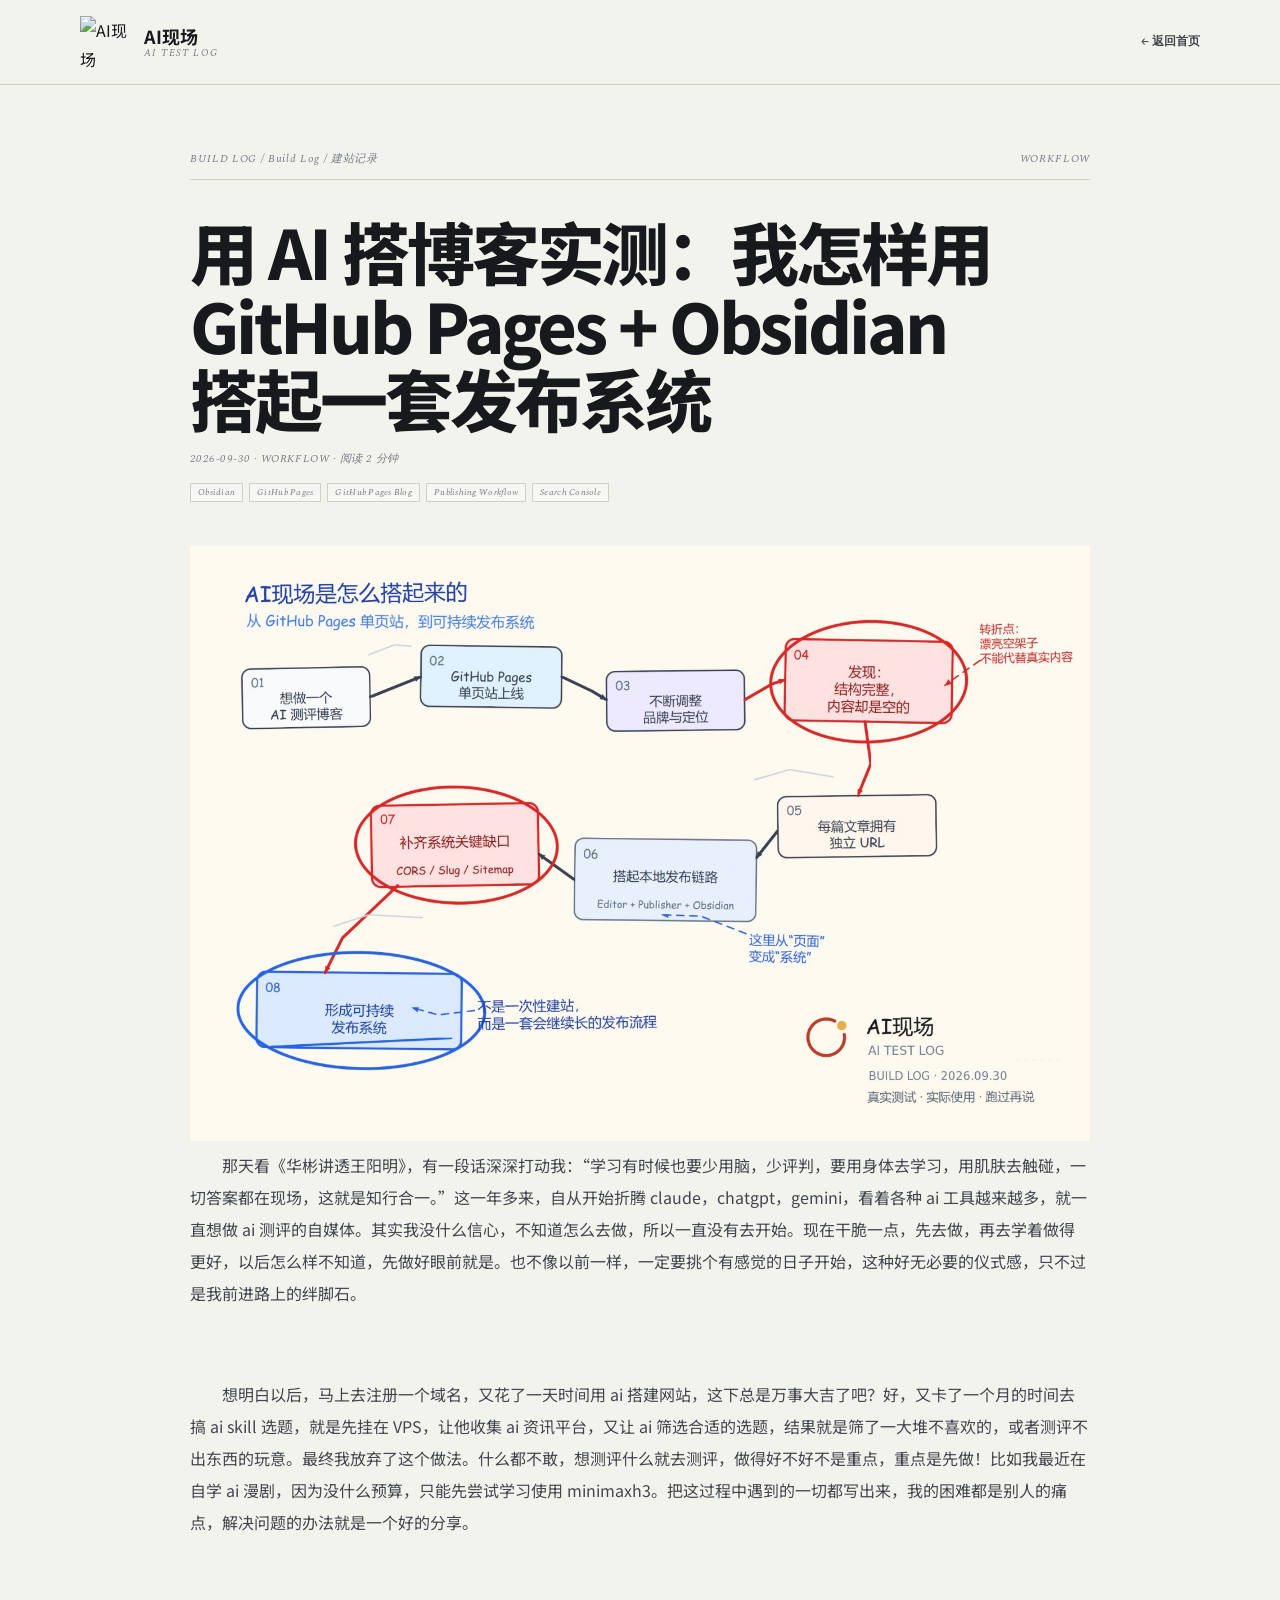
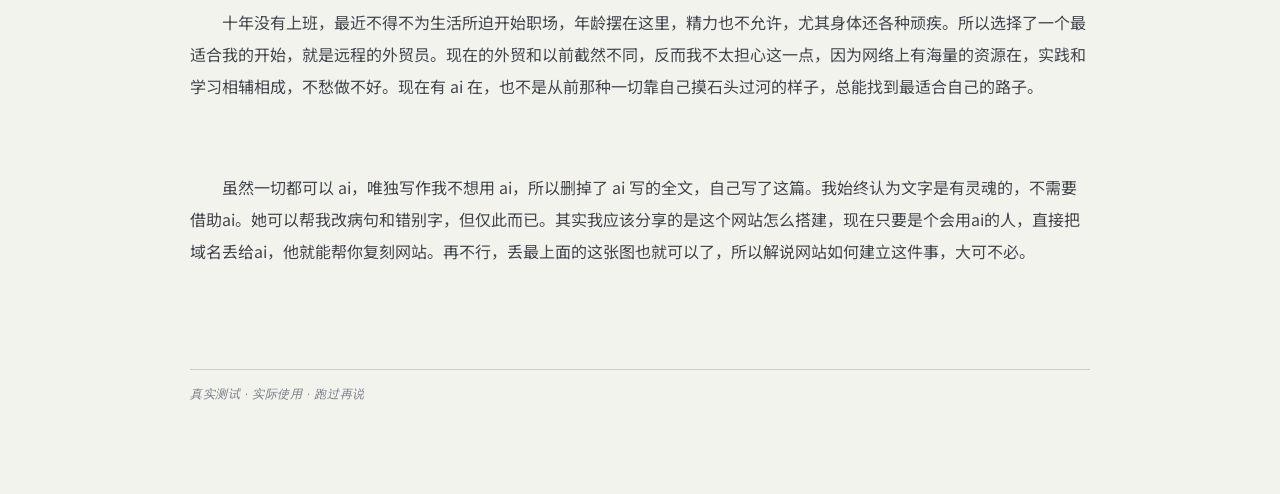
==== commit d782b0d3: "Re-clean empty paragraphs and descriptive alt after republish" ====
--- a/posts/obsidian-github-pages-blog-workflow/index.html
+++ b/posts/obsidian-github-pages-blog-workflow/index.html
@@ -21,6 +21,6 @@
 <main class="article-page wrap theme-buildlog cat-workflow" data-post-id="p1786719108575">
 <div class="article-taxonomy"><span>BUILD LOG / Build Log / 建站记录</span><span>WORKFLOW</span></div>
 <h1>用 AI 搭博客实测：我怎样用 GitHub Pages + Obsidian 搭起一套发布系统</h1><p class="article-meta">2026-09-30 · WORKFLOW · 阅读 2 分钟</p><div class="post-tags"><span class="post-tag">Obsidian</span><span class="post-tag">GitHub Pages</span><span class="post-tag">GitHub Pages Blog</span><span class="post-tag">Publishing Workflow</span><span class="post-tag">Search Console</span></div>
-<article class="article-body content"><p></p><figure class="article-figure"><img src="/assets/posts/obsidian-github-pages-blog-workflow/image-01.jpg" alt="xiaohongshu_ai现场_最终可用.png"></figure><p><br></p><p></p><p>　　那天看《华彬讲透王阳明》，有一段话深深打动我：“学习有时候也要少用脑，少评判，要用身体去学习，用肌肤去触碰，一切答案都在现场，这就是知行合一。”这一年多来，自从开始折腾 claude，chatgpt，gemini，看着各种 ai 工具越来越多，就一直想做 ai 测评的自媒体。其实我没什么信心，不知道怎么去做，所以一直没有去开始。现在干脆一点，先去做，再去学着做得更好，以后怎么样不知道，先做好眼前就是。也不像以前一样，一定要挑个有感觉的日子开始，这种好无必要的仪式感，只不过是我前进路上的绊脚石。</p><p><br></p><p>　　想明白以后，马上去注册一个域名，又花了一天时间用 ai 搭建网站，这下总是万事大吉了吧？好，又卡了一个月的时间去搞 ai skill 选题，就是先挂在 VPS，让他收集 ai 资讯平台，又让 ai 筛选合适的选题，结果就是筛了一大堆不喜欢的，或者测评不出东西的玩意。最终我放弃了这个做法。什么都不敢，想测评什么就去测评，做得好不好不是重点，重点是先做！比如我最近在自学 ai 漫剧，因为没什么预算，只能先尝试学习使用 minimaxh3。把这过程中遇到的一切都写出来，我的困难都是别人的痛点，解决问题的办法就是一个好的分享。</p><p><br></p><p>　　十年没有上班，最近不得不为生活所迫开始职场，年龄摆在这里，精力也不允许，尤其身体还各种顽疾。所以选择了一个最适合我的开始，就是远程的外贸员。现在的外贸和以前截然不同，反而我不太担心这一点，因为网络上有海量的资源在，实践和学习相辅相成，不愁做不好。现在有 ai 在，也不是从前那种一切靠自己摸石头过河的样子，总能找到最适合自己的路子。</p><p><br></p><p>　　虽然一切都可以 ai，唯独写作我不想用 ai，所以删掉了 ai 写的全文，自己写了这篇。我始终认为文字是有灵魂的，不需要借助ai。她可以帮我改病句和错别字，但仅此而已。其实我应该分享的是这个网站怎么搭建，现在只要是个会用ai的人，直接把域名丢给ai，他就能帮你复刻网站。再不行，丢最上面的这张图也就可以了，所以解说网站如何建立这件事，大可不必。</p><br><p></p></article>
+<article class="article-body content"><figure class="article-figure"><img src="/assets/posts/obsidian-github-pages-blog-workflow/image-01.jpg" alt="AI现场建站时间线：从 GitHub Pages 单页站到可持续发布系统的 8 个步骤"></figure><p>　　那天看《华彬讲透王阳明》，有一段话深深打动我：“学习有时候也要少用脑，少评判，要用身体去学习，用肌肤去触碰，一切答案都在现场，这就是知行合一。”这一年多来，自从开始折腾 claude，chatgpt，gemini，看着各种 ai 工具越来越多，就一直想做 ai 测评的自媒体。其实我没什么信心，不知道怎么去做，所以一直没有去开始。现在干脆一点，先去做，再去学着做得更好，以后怎么样不知道，先做好眼前就是。也不像以前一样，一定要挑个有感觉的日子开始，这种好无必要的仪式感，只不过是我前进路上的绊脚石。</p><p><br></p><p>　　想明白以后，马上去注册一个域名，又花了一天时间用 ai 搭建网站，这下总是万事大吉了吧？好，又卡了一个月的时间去搞 ai skill 选题，就是先挂在 VPS，让他收集 ai 资讯平台，又让 ai 筛选合适的选题，结果就是筛了一大堆不喜欢的，或者测评不出东西的玩意。最终我放弃了这个做法。什么都不敢，想测评什么就去测评，做得好不好不是重点，重点是先做！比如我最近在自学 ai 漫剧，因为没什么预算，只能先尝试学习使用 minimaxh3。把这过程中遇到的一切都写出来，我的困难都是别人的痛点，解决问题的办法就是一个好的分享。</p><p><br></p><p>　　十年没有上班，最近不得不为生活所迫开始职场，年龄摆在这里，精力也不允许，尤其身体还各种顽疾。所以选择了一个最适合我的开始，就是远程的外贸员。现在的外贸和以前截然不同，反而我不太担心这一点，因为网络上有海量的资源在，实践和学习相辅相成，不愁做不好。现在有 ai 在，也不是从前那种一切靠自己摸石头过河的样子，总能找到最适合自己的路子。</p><p><br></p><p>　　虽然一切都可以 ai，唯独写作我不想用 ai，所以删掉了 ai 写的全文，自己写了这篇。我始终认为文字是有灵魂的，不需要借助ai。她可以帮我改病句和错别字，但仅此而已。其实我应该分享的是这个网站怎么搭建，现在只要是个会用ai的人，直接把域名丢给ai，他就能帮你复刻网站。再不行，丢最上面的这张图也就可以了，所以解说网站如何建立这件事，大可不必。</p><br><p></p></article>
 <footer class="article-end">真实测试 · 实际使用 · 跑过再说</footer>
 </main></body></html>
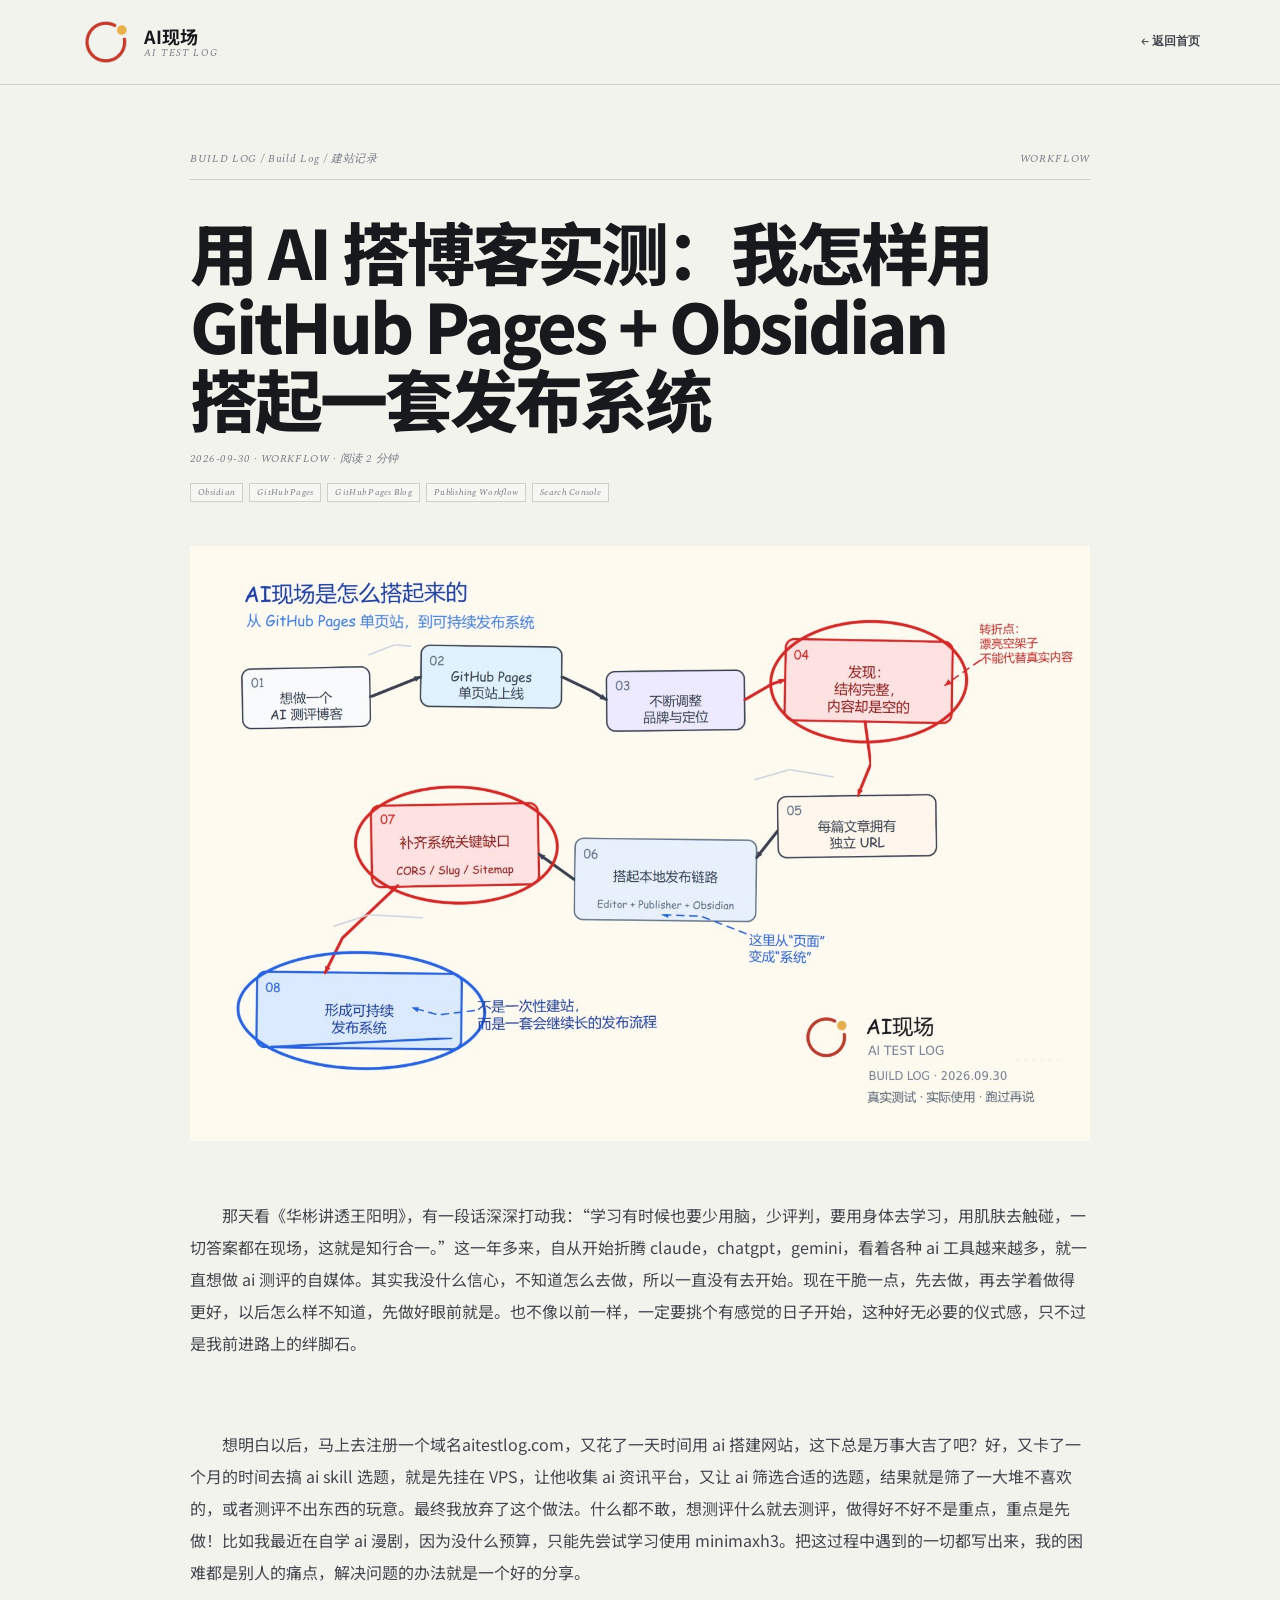
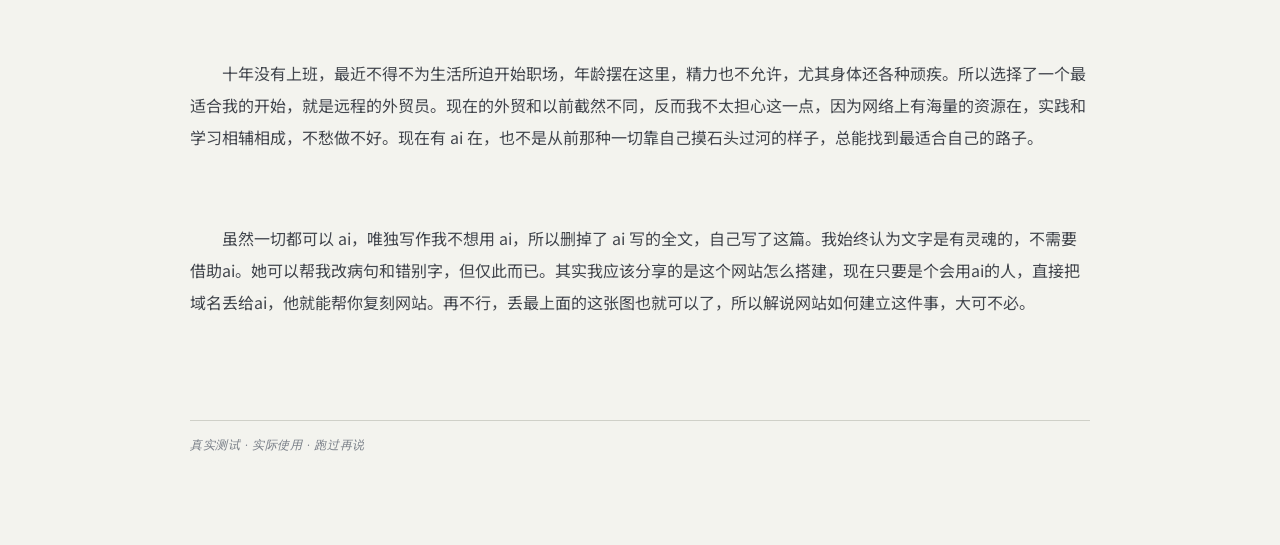
==== commit 1f2adfd1: "Publish article: 用 AI 搭博客实测：我怎样用 GitHub Pages + Obsidian 搭起一套发布系统" ====
--- a/posts/obsidian-github-pages-blog-workflow/index.html
+++ b/posts/obsidian-github-pages-blog-workflow/index.html
@@ -9,18 +9,18 @@
 <meta property="og:title" content="用 AI 搭博客实测：我怎样用 GitHub Pages + Obsidian 搭起一套发布系统｜AI现场">
 <meta property="og:description" content="那天看《华彬讲透王阳明》，有一段话深深打动我：“学习有时候也要少用脑，少评判，要用身体去学习，用肌肤去触碰，一切答案都在现场，这就是知行合一。”这一年多来，自从开始折腾 claude，chatgpt，gemini，看着各种 ai 工具越来越多，就一直想做 ai 测评的自媒体。其实我没什么信心，不知道…">
 <meta name="twitter:url" content="https://aitestlog.com/posts/obsidian-github-pages-blog-workflow/">
-<link rel="icon" type="image/png" href="/assets/brand/logo-icon-1024.png">
+<link rel="icon" type="image/png" href="/assets/brand/logo-icon.png">
 <link rel="preconnect" href="https://fonts.googleapis.com"><link rel="preconnect" href="https://fonts.gstatic.com" crossorigin>
 <link href="https://fonts.googleapis.com/css2?family=Noto+Sans+SC:wght@300;400;500;600;700;800&family=Spectral:ital,wght@0,400;0,600;1,400;1,600&display=swap" rel="stylesheet">
 <link rel="stylesheet" href="/styles.css"><link rel="stylesheet" href="/categories.css"><link rel="stylesheet" href="/refinements.css"><link rel="stylesheet" href="/article.css">
 </head>
 <body>
 <header class="article-top"><div class="wrap article-top-inner">
-<a class="article-brand" href="/"><img src="/assets/brand/logo-horizontal-transparent.png" alt="AI现场"><span><b>AI现场</b><small>AI TEST LOG</small></span></a>
+<a class="article-brand" href="/"><img src="/assets/brand/logo-icon.png" alt="AI现场"><span><b>AI现场</b><small>AI TEST LOG</small></span></a>
 <a class="article-home" href="/">← 返回首页</a></div></header>
 <main class="article-page wrap theme-buildlog cat-workflow" data-post-id="p1786719108575">
 <div class="article-taxonomy"><span>BUILD LOG / Build Log / 建站记录</span><span>WORKFLOW</span></div>
 <h1>用 AI 搭博客实测：我怎样用 GitHub Pages + Obsidian 搭起一套发布系统</h1><p class="article-meta">2026-09-30 · WORKFLOW · 阅读 2 分钟</p><div class="post-tags"><span class="post-tag">Obsidian</span><span class="post-tag">GitHub Pages</span><span class="post-tag">GitHub Pages Blog</span><span class="post-tag">Publishing Workflow</span><span class="post-tag">Search Console</span></div>
-<article class="article-body content"><figure class="article-figure"><img src="/assets/posts/obsidian-github-pages-blog-workflow/image-01.jpg" alt="AI现场建站时间线：从 GitHub Pages 单页站到可持续发布系统的 8 个步骤"></figure><p>　　那天看《华彬讲透王阳明》，有一段话深深打动我：“学习有时候也要少用脑，少评判，要用身体去学习，用肌肤去触碰，一切答案都在现场，这就是知行合一。”这一年多来，自从开始折腾 claude，chatgpt，gemini，看着各种 ai 工具越来越多，就一直想做 ai 测评的自媒体。其实我没什么信心，不知道怎么去做，所以一直没有去开始。现在干脆一点，先去做，再去学着做得更好，以后怎么样不知道，先做好眼前就是。也不像以前一样，一定要挑个有感觉的日子开始，这种好无必要的仪式感，只不过是我前进路上的绊脚石。</p><p><br></p><p>　　想明白以后，马上去注册一个域名，又花了一天时间用 ai 搭建网站，这下总是万事大吉了吧？好，又卡了一个月的时间去搞 ai skill 选题，就是先挂在 VPS，让他收集 ai 资讯平台，又让 ai 筛选合适的选题，结果就是筛了一大堆不喜欢的，或者测评不出东西的玩意。最终我放弃了这个做法。什么都不敢，想测评什么就去测评，做得好不好不是重点，重点是先做！比如我最近在自学 ai 漫剧，因为没什么预算，只能先尝试学习使用 minimaxh3。把这过程中遇到的一切都写出来，我的困难都是别人的痛点，解决问题的办法就是一个好的分享。</p><p><br></p><p>　　十年没有上班，最近不得不为生活所迫开始职场，年龄摆在这里，精力也不允许，尤其身体还各种顽疾。所以选择了一个最适合我的开始，就是远程的外贸员。现在的外贸和以前截然不同，反而我不太担心这一点，因为网络上有海量的资源在，实践和学习相辅相成，不愁做不好。现在有 ai 在，也不是从前那种一切靠自己摸石头过河的样子，总能找到最适合自己的路子。</p><p><br></p><p>　　虽然一切都可以 ai，唯独写作我不想用 ai，所以删掉了 ai 写的全文，自己写了这篇。我始终认为文字是有灵魂的，不需要借助ai。她可以帮我改病句和错别字，但仅此而已。其实我应该分享的是这个网站怎么搭建，现在只要是个会用ai的人，直接把域名丢给ai，他就能帮你复刻网站。再不行，丢最上面的这张图也就可以了，所以解说网站如何建立这件事，大可不必。</p><br><p></p></article>
+<article class="article-body content"><p></p><figure class="article-figure"><img src="/assets/posts/obsidian-github-pages-blog-workflow/img-1b64c6f1c4.jpg" alt="xiaohongshu_ai现场_最终可用.png"></figure><p><br></p><p></p><p>　　那天看《华彬讲透王阳明》，有一段话深深打动我：“学习有时候也要少用脑，少评判，要用身体去学习，用肌肤去触碰，一切答案都在现场，这就是知行合一。”这一年多来，自从开始折腾 claude，chatgpt，gemini，看着各种 ai 工具越来越多，就一直想做 ai 测评的自媒体。其实我没什么信心，不知道怎么去做，所以一直没有去开始。现在干脆一点，先去做，再去学着做得更好，以后怎么样不知道，先做好眼前就是。也不像以前一样，一定要挑个有感觉的日子开始，这种好无必要的仪式感，只不过是我前进路上的绊脚石。</p><p><br></p><p>　　想明白以后，马上去注册一个域名aitestlog.com，又花了一天时间用 ai 搭建网站，这下总是万事大吉了吧？好，又卡了一个月的时间去搞 ai skill 选题，就是先挂在 VPS，让他收集 ai 资讯平台，又让 ai 筛选合适的选题，结果就是筛了一大堆不喜欢的，或者测评不出东西的玩意。最终我放弃了这个做法。什么都不敢，想测评什么就去测评，做得好不好不是重点，重点是先做！比如我最近在自学 ai 漫剧，因为没什么预算，只能先尝试学习使用 minimaxh3。把这过程中遇到的一切都写出来，我的困难都是别人的痛点，解决问题的办法就是一个好的分享。</p><p><br></p><p>　　十年没有上班，最近不得不为生活所迫开始职场，年龄摆在这里，精力也不允许，尤其身体还各种顽疾。所以选择了一个最适合我的开始，就是远程的外贸员。现在的外贸和以前截然不同，反而我不太担心这一点，因为网络上有海量的资源在，实践和学习相辅相成，不愁做不好。现在有 ai 在，也不是从前那种一切靠自己摸石头过河的样子，总能找到最适合自己的路子。</p><p><br></p><p>　　虽然一切都可以 ai，唯独写作我不想用 ai，所以删掉了 ai 写的全文，自己写了这篇。我始终认为文字是有灵魂的，不需要借助ai。她可以帮我改病句和错别字，但仅此而已。其实我应该分享的是这个网站怎么搭建，现在只要是个会用ai的人，直接把域名丢给ai，他就能帮你复刻网站。再不行，丢最上面的这张图也就可以了，所以解说网站如何建立这件事，大可不必。</p><br><p></p></article>
 <footer class="article-end">真实测试 · 实际使用 · 跑过再说</footer>
 </main></body></html>
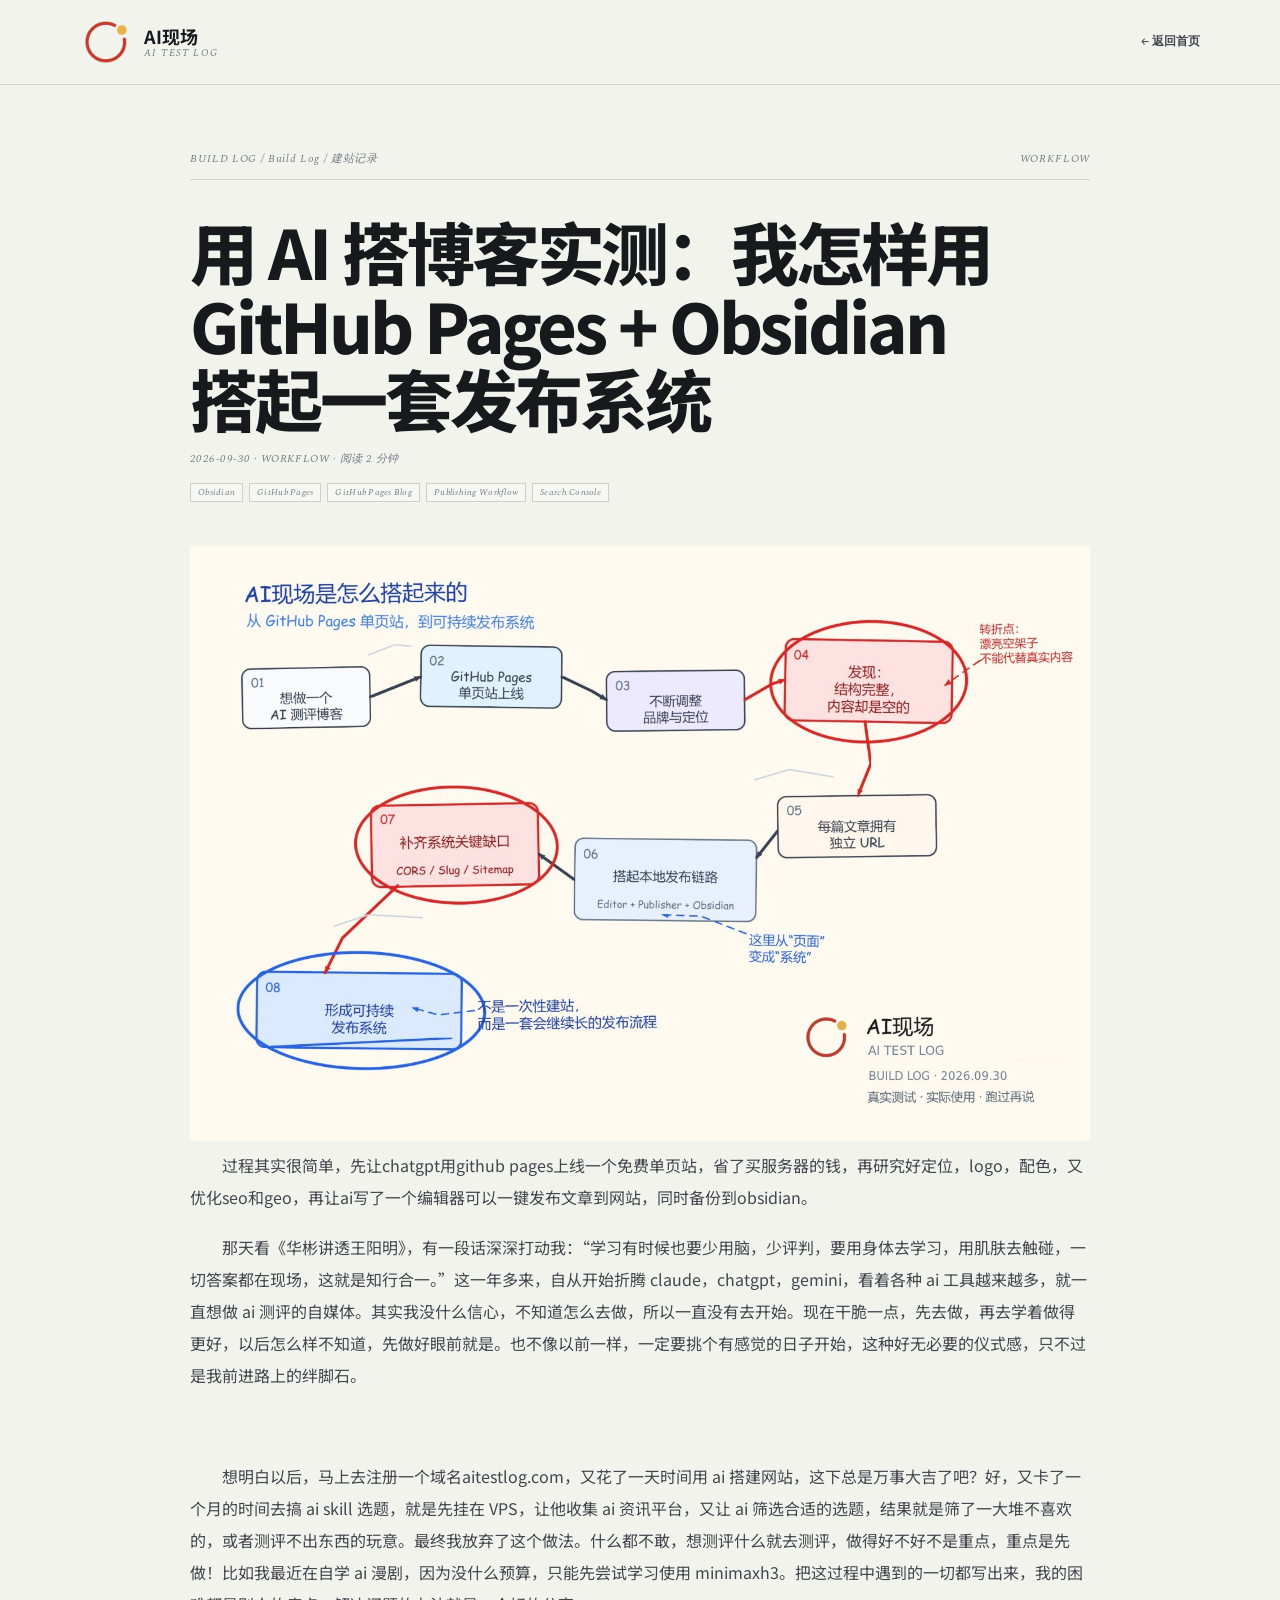
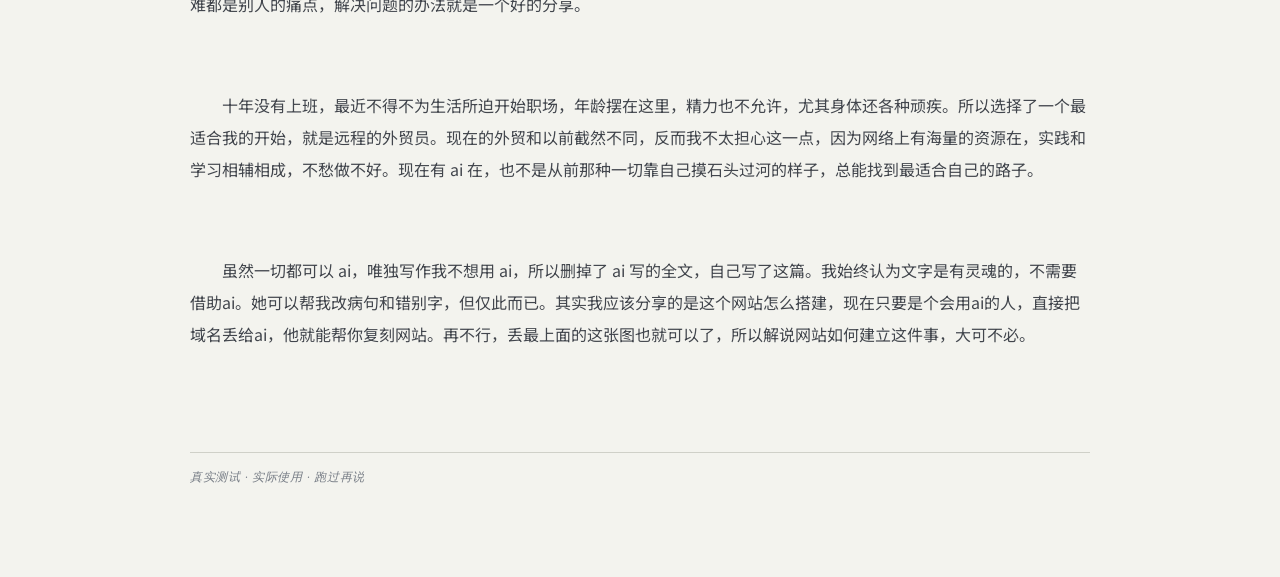
==== commit a3008870: "Add new opening paragraph; tidy image spacing and alt" ====
--- a/posts/obsidian-github-pages-blog-workflow/index.html
+++ b/posts/obsidian-github-pages-blog-workflow/index.html
@@ -16,11 +16,11 @@
 </head>
 <body>
 <header class="article-top"><div class="wrap article-top-inner">
-<a class="article-brand" href="/"><img src="/assets/brand/logo-icon.png" alt="AI现场"><span><b>AI现场</b><small>AI TEST LOG</small></span></a>
+<a class="article-brand" href="/"><img src="/assets/brand/logo-icon.png" alt="AI现场建站时间线：从 GitHub Pages 单页站到可持续发布系统的 8 个步骤"><span><b>AI现场</b><small>AI TEST LOG</small></span></a>
 <a class="article-home" href="/">← 返回首页</a></div></header>
 <main class="article-page wrap theme-buildlog cat-workflow" data-post-id="p1786719108575">
 <div class="article-taxonomy"><span>BUILD LOG / Build Log / 建站记录</span><span>WORKFLOW</span></div>
 <h1>用 AI 搭博客实测：我怎样用 GitHub Pages + Obsidian 搭起一套发布系统</h1><p class="article-meta">2026-09-30 · WORKFLOW · 阅读 2 分钟</p><div class="post-tags"><span class="post-tag">Obsidian</span><span class="post-tag">GitHub Pages</span><span class="post-tag">GitHub Pages Blog</span><span class="post-tag">Publishing Workflow</span><span class="post-tag">Search Console</span></div>
-<article class="article-body content"><p></p><figure class="article-figure"><img src="/assets/posts/obsidian-github-pages-blog-workflow/img-1b64c6f1c4.jpg" alt="xiaohongshu_ai现场_最终可用.png"></figure><p><br></p><p></p><p>　　那天看《华彬讲透王阳明》，有一段话深深打动我：“学习有时候也要少用脑，少评判，要用身体去学习，用肌肤去触碰，一切答案都在现场，这就是知行合一。”这一年多来，自从开始折腾 claude，chatgpt，gemini，看着各种 ai 工具越来越多，就一直想做 ai 测评的自媒体。其实我没什么信心，不知道怎么去做，所以一直没有去开始。现在干脆一点，先去做，再去学着做得更好，以后怎么样不知道，先做好眼前就是。也不像以前一样，一定要挑个有感觉的日子开始，这种好无必要的仪式感，只不过是我前进路上的绊脚石。</p><p><br></p><p>　　想明白以后，马上去注册一个域名aitestlog.com，又花了一天时间用 ai 搭建网站，这下总是万事大吉了吧？好，又卡了一个月的时间去搞 ai skill 选题，就是先挂在 VPS，让他收集 ai 资讯平台，又让 ai 筛选合适的选题，结果就是筛了一大堆不喜欢的，或者测评不出东西的玩意。最终我放弃了这个做法。什么都不敢，想测评什么就去测评，做得好不好不是重点，重点是先做！比如我最近在自学 ai 漫剧，因为没什么预算，只能先尝试学习使用 minimaxh3。把这过程中遇到的一切都写出来，我的困难都是别人的痛点，解决问题的办法就是一个好的分享。</p><p><br></p><p>　　十年没有上班，最近不得不为生活所迫开始职场，年龄摆在这里，精力也不允许，尤其身体还各种顽疾。所以选择了一个最适合我的开始，就是远程的外贸员。现在的外贸和以前截然不同，反而我不太担心这一点，因为网络上有海量的资源在，实践和学习相辅相成，不愁做不好。现在有 ai 在，也不是从前那种一切靠自己摸石头过河的样子，总能找到最适合自己的路子。</p><p><br></p><p>　　虽然一切都可以 ai，唯独写作我不想用 ai，所以删掉了 ai 写的全文，自己写了这篇。我始终认为文字是有灵魂的，不需要借助ai。她可以帮我改病句和错别字，但仅此而已。其实我应该分享的是这个网站怎么搭建，现在只要是个会用ai的人，直接把域名丢给ai，他就能帮你复刻网站。再不行，丢最上面的这张图也就可以了，所以解说网站如何建立这件事，大可不必。</p><br><p></p></article>
+<article class="article-body content"><figure class="article-figure"><img src="/assets/posts/obsidian-github-pages-blog-workflow/img-1b64c6f1c4.jpg" alt="xiaohongshu_ai现场_最终可用.png"></figure><p>　　过程其实很简单，先让chatgpt用github pages上线一个免费单页站，省了买服务器的钱，再研究好定位，logo，配色，又优化seo和geo，再让ai写了一个编辑器可以一键发布文章到网站，同时备份到obsidian。</p><p>　　那天看《华彬讲透王阳明》，有一段话深深打动我：“学习有时候也要少用脑，少评判，要用身体去学习，用肌肤去触碰，一切答案都在现场，这就是知行合一。”这一年多来，自从开始折腾 claude，chatgpt，gemini，看着各种 ai 工具越来越多，就一直想做 ai 测评的自媒体。其实我没什么信心，不知道怎么去做，所以一直没有去开始。现在干脆一点，先去做，再去学着做得更好，以后怎么样不知道，先做好眼前就是。也不像以前一样，一定要挑个有感觉的日子开始，这种好无必要的仪式感，只不过是我前进路上的绊脚石。</p><p><br></p><p>　　想明白以后，马上去注册一个域名aitestlog.com，又花了一天时间用 ai 搭建网站，这下总是万事大吉了吧？好，又卡了一个月的时间去搞 ai skill 选题，就是先挂在 VPS，让他收集 ai 资讯平台，又让 ai 筛选合适的选题，结果就是筛了一大堆不喜欢的，或者测评不出东西的玩意。最终我放弃了这个做法。什么都不敢，想测评什么就去测评，做得好不好不是重点，重点是先做！比如我最近在自学 ai 漫剧，因为没什么预算，只能先尝试学习使用 minimaxh3。把这过程中遇到的一切都写出来，我的困难都是别人的痛点，解决问题的办法就是一个好的分享。</p><p><br></p><p>　　十年没有上班，最近不得不为生活所迫开始职场，年龄摆在这里，精力也不允许，尤其身体还各种顽疾。所以选择了一个最适合我的开始，就是远程的外贸员。现在的外贸和以前截然不同，反而我不太担心这一点，因为网络上有海量的资源在，实践和学习相辅相成，不愁做不好。现在有 ai 在，也不是从前那种一切靠自己摸石头过河的样子，总能找到最适合自己的路子。</p><p><br></p><p>　　虽然一切都可以 ai，唯独写作我不想用 ai，所以删掉了 ai 写的全文，自己写了这篇。我始终认为文字是有灵魂的，不需要借助ai。她可以帮我改病句和错别字，但仅此而已。其实我应该分享的是这个网站怎么搭建，现在只要是个会用ai的人，直接把域名丢给ai，他就能帮你复刻网站。再不行，丢最上面的这张图也就可以了，所以解说网站如何建立这件事，大可不必。</p><br><p></p></article>
 <footer class="article-end">真实测试 · 实际使用 · 跑过再说</footer>
 </main></body></html>
